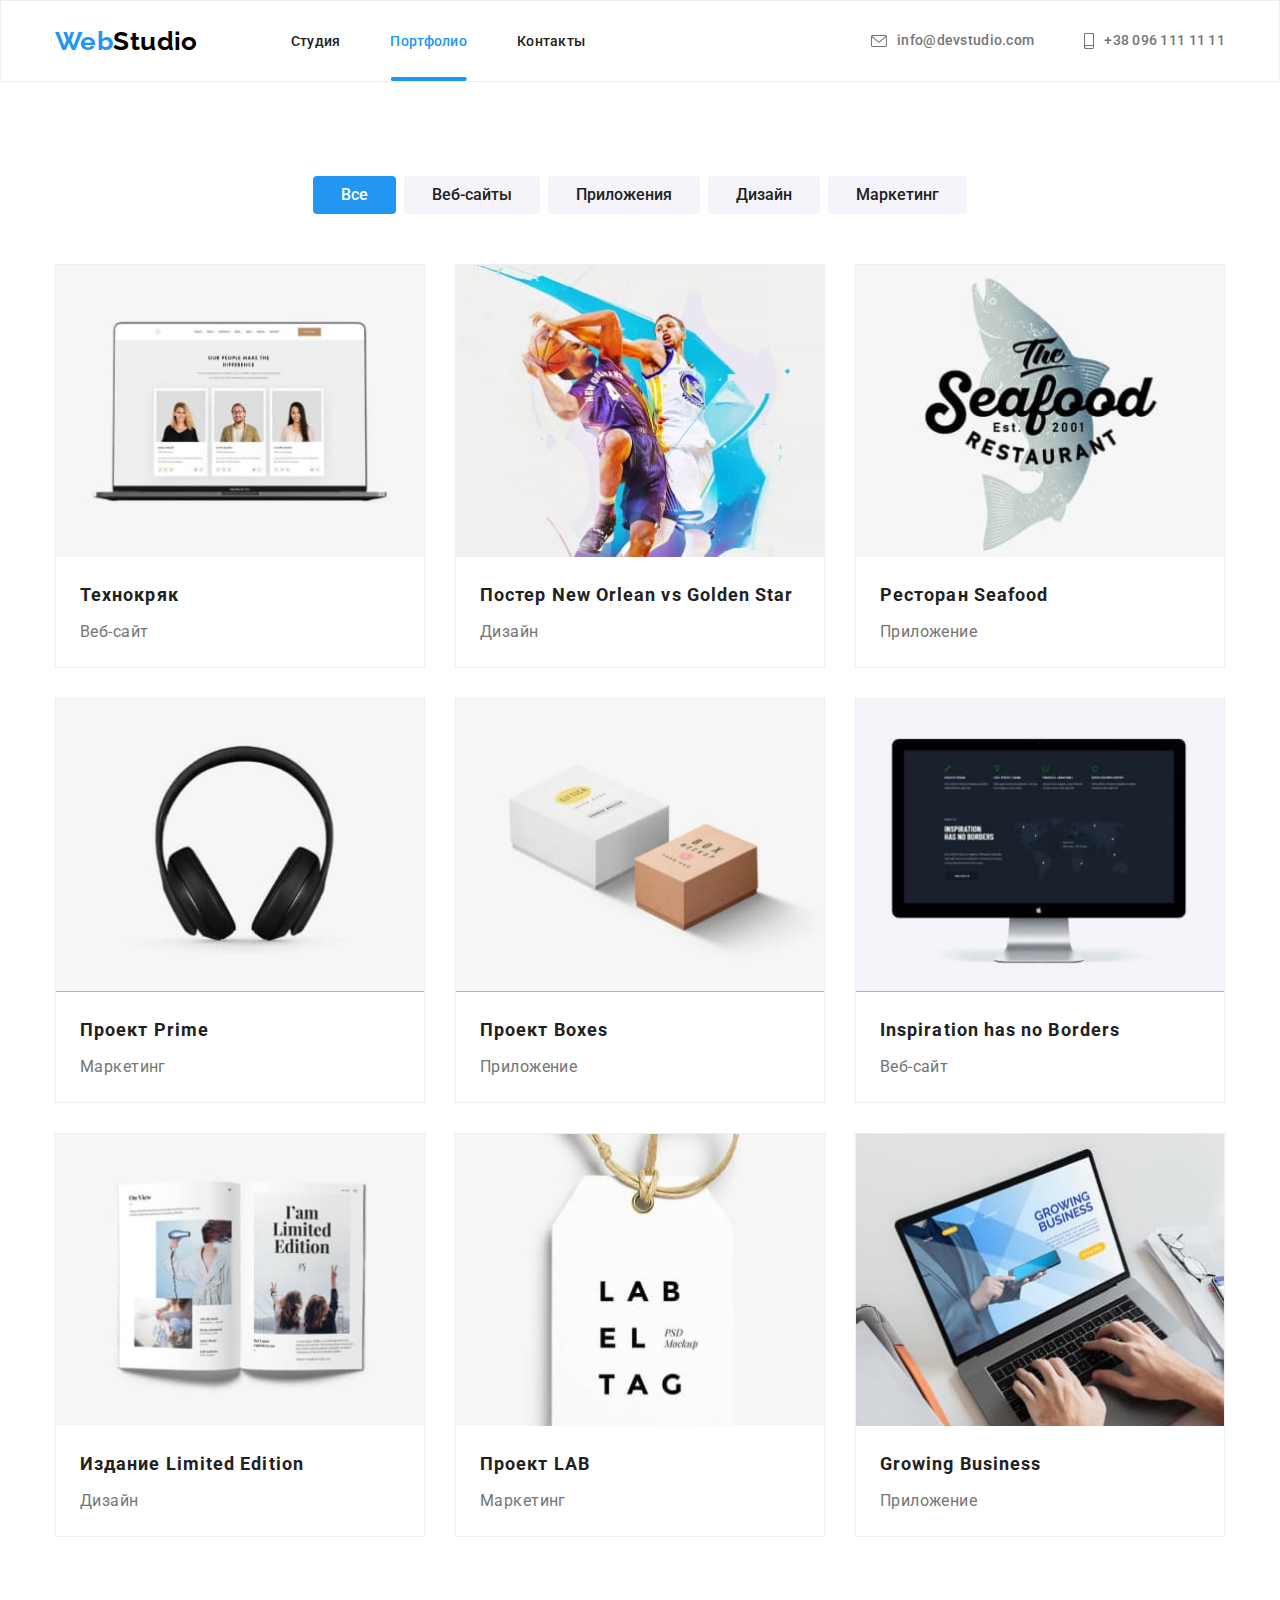
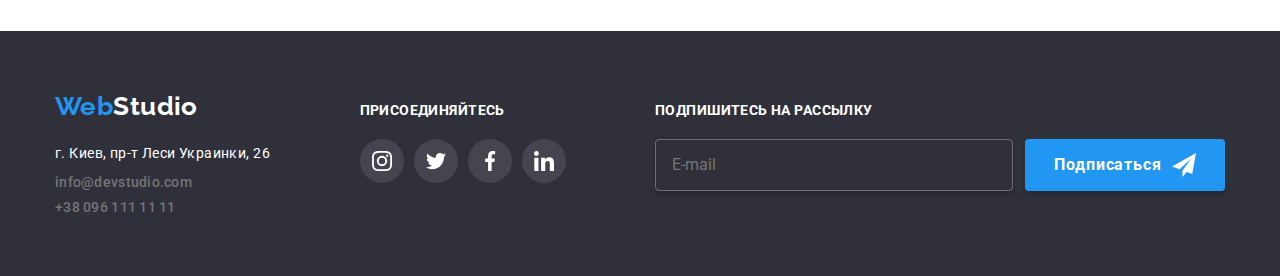
==== portfolio.html @ 79c7edd2 "Initial commit" ====
<!DOCTYPE html>
<html lang="ru">
  <head>
    <meta charset="UTF-8" />
    <meta http-equiv="X-UA-Compatible" content="IE=edge" />
    <meta name="viewport" content="width=device-width, initial-scale=1.0" />

    <title>Портфолио</title>

    <link rel="preconnect" href="https://fonts.googleapis.com" />
    <link rel="preconnect" href="https://fonts.gstatic.com" crossorigin />
    <link
      href="https://fonts.googleapis.com/css2?family=Montserrat:wght@400;700&family=Raleway:wght@700&family=Roboto:wght@400;500;700;900&display=swap"
      rel="stylesheet"
    />
    <link
      rel="stylesheet"
      href="https://cdn.jsdelivr.net/npm/modern-normalize@1.1.0/modern-normalize.min.css"
    />
    <link rel="stylesheet" href="./css/styles.css" />
  </head>
  <body>
    <!--Header-->
    <header class="header">
      <div class="container header-container">
        <nav class="navigation">
          <a class="logo-link-header link" href="./index.html"
            ><span class="accent">Web</span>Studio</a
          >

          <ul class="menu list">
            <li class="menu-item">
              <a class="menu-link link" href="./index.html">Студия</a>
            </li>
            <li class="menu-item">
              <a class="menu-link menu-link-current link" href="">Портфолио</a>
            </li>
            <li class="menu-item">
              <a class="menu-link link" href="">Контакты</a>
            </li>
          </ul>
        </nav>
        <ul class="contact list">
          <li class="contact-item-header">
            <a class="contact-text link" href="mailto:info@devstudio.com">
              <svg class="contact-link-icon" width="16" height="12">
                <use href="./images/symbol-defs.svg#icon-mail"></use>
              </svg>
              info@devstudio.com</a
            >
          </li>
          <li class="contact-item-header">
            <a class="contact-text contact-text-phone link" href="tel:+380961111111">
              <svg class="contact-link-icon" width="10" height="16">
                <use href="./images/symbol-defs.svg#icon-smartphone"></use>
              </svg>
              +38 096 111 11 11</a
            >
          </li>
        </ul>
      </div>
    </header>
    <main>
      <!--Our portfolio-->

      <section class="section">
        <div class="container">
          <h1 class="visually-hidden">Кнопки навигации по странице</h1>
          <ul class="nav-on-portfolio-list list">
            <li class="btn-portfolio">
              <button class="nav-on-portfolio-text current" type="button">Все</button>
            </li>
            <li class="btn-portfolio">
              <button class="nav-on-portfolio-text" type="button">Веб-сайты</button>
            </li>
            <li class="btn-portfolio">
              <button class="nav-on-portfolio-text" type="button">Приложения</button>
            </li>
            <li class="btn-portfolio">
              <button class="nav-on-portfolio-text" type="button">Дизайн</button>
            </li>
            <li class="btn-portfolio">
              <button class="nav-on-portfolio-text" type="button">Маркетинг</button>
            </li>
          </ul>

          <ul class="portfolio-examples-list list">
            <li class="portfolio-examples-item">
              <a class="portfolio-examles-links link" href="">
                <div class="portfolio-img-wrapper">
                  <img
                    class="picture"
                    src="./images/Portfolio/portfolio-1.jpg"
                    alt="Пример нашего портфолио"
                    width="370"
                    height="294"
                  />
                  <p class="overlay">
                    Ресурс предлагает комплексные предложения с разным уровнем функционала и
                    сервисов. Все это позволит посетителю получить исчерпывающие данные о компании
                    или частном лице.
                  </p>
                </div>
                <div class="portfolio-img-text">
                  <h2 class="portfolio-examples-title">Технокряк</h2>
                  <p class="portfolio-examples-text">Веб-сайт</p>
                </div>
              </a>
            </li>
            <li class="portfolio-examples-item">
              <a class="portfolio-examles-links link" href="">
                <div class="portfolio-img-wrapper">
                  <img
                    class="picture"
                    src="./images/Portfolio/portfolio-2.jpg"
                    alt="Пример нашего портфолио"
                    width="370"
                    height="294"
                  />
                  <p class="overlay">
                    Ресурс предлагает комплексные предложения с разным уровнем функционала и
                    сервисов. Все это позволит посетителю получить исчерпывающие данные о компании
                    или частном лице.
                  </p>
                </div>
                <div class="portfolio-img-text">
                  <h2 class="portfolio-examples-title">Постер New Orlean vs Golden Star</h2>
                  <p class="portfolio-examples-text">Дизайн</p>
                </div>
              </a>
            </li>
            <li class="portfolio-examples-item">
              <a class="portfolio-examles-links link" href="">
                <div class="portfolio-img-wrapper">
                  <img
                    class="picture"
                    src="./images/Portfolio/portfolio-3.jpg"
                    alt="Пример нашего портфолио"
                    width="370"
                    height="294"
                  />
                  <p class="overlay">
                    Ресурс предлагает комплексные предложения с разным уровнем функционала и
                    сервисов. Все это позволит посетителю получить исчерпывающие данные о компании
                    или частном лице.
                  </p>
                </div>
                <div class="portfolio-img-text">
                  <h2 class="portfolio-examples-title">Ресторан Seafood</h2>
                  <p class="portfolio-examples-text">Приложение</p>
                </div>
              </a>
            </li>
            <li class="portfolio-examples-item">
              <a class="portfolio-examles-links link" href="">
                <div class="portfolio-img-wrapper">
                  <img
                    class="picture"
                    src="./images/Portfolio/portfolio-4.jpg"
                    alt="Пример нашего портфолио"
                    width="370"
                    height="294"
                  />
                  <p class="overlay">
                    Ресурс предлагает комплексные предложения с разным уровнем функционала и
                    сервисов. Все это позволит посетителю получить исчерпывающие данные о компании
                    или частном лице.
                  </p>
                </div>
                <div class="portfolio-img-text">
                  <h2 class="portfolio-examples-title">Проект Prime</h2>
                  <p class="portfolio-examples-text">Маркетинг</p>
                </div>
              </a>
            </li>
            <li class="portfolio-examples-item">
              <a class="portfolio-examles-links link" href="">
                <div class="portfolio-img-wrapper">
                  <img
                    class="picture"
                    src="./images/Portfolio/portfolio-5.jpg"
                    alt="Пример нашего портфолио"
                    width="370"
                    height="294"
                  />
                  <p class="overlay">
                    Ресурс предлагает комплексные предложения с разным уровнем функционала и
                    сервисов. Все это позволит посетителю получить исчерпывающие данные о компании
                    или частном лице.
                  </p>
                </div>
                <div class="portfolio-img-text">
                  <h2 class="portfolio-examples-title">Проект Boxes</h2>
                  <p class="portfolio-examples-text">Приложение</p>
                </div>
              </a>
            </li>
            <li class="portfolio-examples-item">
              <a class="portfolio-examles-links link" href="">
                <div class="portfolio-img-wrapper">
                  <img
                    class="picture"
                    src="./images/Portfolio/portfolio-6.jpg"
                    alt="Пример нашего портфолио"
                    width="370"
                    height="294"
                  />
                  <p class="overlay">
                    Ресурс предлагает комплексные предложения с разным уровнем функционала и
                    сервисов. Все это позволит посетителю получить исчерпывающие данные о компании
                    или частном лице.
                  </p>
                </div>
                <div class="portfolio-img-text">
                  <h2 class="portfolio-examples-title">Inspiration has no Borders</h2>
                  <p class="portfolio-examples-text">Веб-сайт</p>
                </div>
              </a>
            </li>
            <li class="portfolio-examples-item">
              <a class="portfolio-examles-links link" href="">
                <div class="portfolio-img-wrapper">
                  <img
                    class="picture"
                    src="./images/Portfolio/portfolio-7.jpg"
                    alt="Пример нашего портфолио"
                    width="370"
                    height="294"
                  />
                  <p class="overlay">
                    Ресурс предлагает комплексные предложения с разным уровнем функционала и
                    сервисов. Все это позволит посетителю получить исчерпывающие данные о компании
                    или частном лице.
                  </p>
                </div>
                <div class="portfolio-img-text">
                  <h2 class="portfolio-examples-title">Издание Limited Edition</h2>
                  <p class="portfolio-examples-text">Дизайн</p>
                </div>
              </a>
            </li>
            <li class="portfolio-examples-item">
              <a class="portfolio-examles-links link" href="">
                <div class="portfolio-img-wrapper">
                  <img
                    class="picture"
                    src="./images/Portfolio/portfolio-8.jpg"
                    alt="Пример нашего портфолио"
                    width="370"
                    height="294"
                  />
                  <p class="overlay">
                    Ресурс предлагает комплексные предложения с разным уровнем функционала и
                    сервисов. Все это позволит посетителю получить исчерпывающие данные о компании
                    или частном лице.
                  </p>
                </div>
                <div class="portfolio-img-text">
                  <h2 class="portfolio-examples-title">Проект LAB</h2>
                  <p class="portfolio-examples-text">Маркетинг</p>
                </div>
              </a>
            </li>
            <li class="portfolio-examples-item">
              <a class="portfolio-examles-links link" href="">
                <div class="portfolio-img-wrapper">
                  <img
                    class="picture"
                    src="./images/Portfolio/portfolio-9.jpg"
                    alt="Пример нашего портфолио"
                    width="370"
                    height="294"
                  />
                  <p class="overlay">
                    Ресурс предлагает комплексные предложения с разным уровнем функционала и
                    сервисов. Все это позволит посетителю получить исчерпывающие данные о компании
                    или частном лице.
                  </p>
                </div>
                <div class="portfolio-img-text">
                  <h2 class="portfolio-examples-title">Growing Business</h2>
                  <p class="portfolio-examples-text">Приложение</p>
                </div>
              </a>
            </li>
          </ul>
        </div>
      </section>
    </main>
    <!--Footer-->
    <footer class="footer">
      <div class="container footer-flex">
        <div class="footer-contacts">
          <a class="logo-link-footer link" href="./index.html"
            ><span class="accent">Web</span>Studio</a
          >

          <address class="address">
            <ul class="address-list list">
              <li class="contact-item">
                <a class="address-text link" href="">г. Киев, пр-т Леси Украинки, 26</a>
              </li>
              <li class="contact-item">
                <a
                  class="contact-text-footer contact-text-email link"
                  href="mailto:info@devstudio.com"
                  >info@devstudio.com</a
                >
              </li>
              <li class="contact-item">
                <a class="contact-text-footer link" href="tel:+380961111111">+38 096 111 11 11</a>
              </li>
            </ul>
          </address>
        </div>
        <div class="footer-join">
          <h3 class="join-title">Присоединяйтесь</h3>
          <ul class="social-list list">
            <li class="social-list-item-dark-theme">
              <a href="" class="social-list-link-dark-theme">
                <svg class="social-list-icon-dark-theme" width="20" height="20">
                  <use href="./images/symbol-defs.svg#icon-instagram"></use>
                </svg>
              </a>
            </li>
            <li class="social-list-item-dark-theme">
              <a href="" class="social-list-link-dark-theme">
                <svg class="social-list-icon-dark-theme" width="20" height="20">
                  <use href="./images/symbol-defs.svg#icon-twitter"></use>
                </svg>
              </a>
            </li>
            <li class="social-list-item-dark-theme">
              <a href="" class="social-list-link-dark-theme">
                <svg class="social-list-icon-dark-theme" width="20" height="20">
                  <use href="./images/symbol-defs.svg#icon-facebook"></use>
                </svg>
              </a>
            </li>
            <li class="social-list-item-dark-theme">
              <a href="" class="social-list-link-dark-theme">
                <svg class="social-list-icon-dark-theme" width="20" height="20">
                  <use href="./images/symbol-defs.svg#icon-linkedin"></use>
                </svg>
              </a>
            </li>
          </ul>
        </div>
        <form class="subs-footer">
          <p class="subs-footer-slogan">Подпишитесь на рассылку</p>
          <div class="form-subs-footer">
            <label for="">
              <input type="email" name="e-mail" placeholder="E-mail" class="email-input" required />
            </label>
            <button type="submit" class="btn-subs">
              Подписаться
              <svg class="btn-subs-icon" width="24" height="24">
                <use href="./images/symbol-defs.svg#icon-sending"></use>
              </svg>
            </button>
          </div>
        </form>
      </div>
    </footer>
  </body>
</html>
---- css/styles.css ----
:root {
  --primary-font: 'Roboto', sans-serif;
  --secondary-font: 'Raleway', sans-serif;
  --primary-font-size: 16px;
  --secondary-font-size: 14px;
  --primary-font-weight: 700;
  --primary-text-color: #212121;
  --secondary-text-color: #757575;
  --thirty-text-color: #ffffff;
  --fourty-text-color: #000000;
  --primary-bcg: #2f303a;
  --secondary-bcg: #f5f4fa;
  --thirty-bcg: #ffffff;
  --primary-icon-color: #afb1b8;
  --accent-color: #2196f3;
  --transition-dur-tf: 250ms cubic-bezier(0.4, 0, 0.2, 1);
}

h1,
h2,
h3,
h4,
p {
  margin-top: 0;
  margin-bottom: 0;
}

.visually-hidden {
  position: absolute;
  width: 1px;
  height: 1px;
  margin: -1px;
  border: 0;
  padding: 0;

  white-space: nowrap;
  clip-path: inset(100%);
  clip: rect(0 0 0 0);
  overflow: hidden;
}

ul {
  margin-top: 0;
  margin-bottom: 0;
  padding-left: 0;
}

img {
  display: block;
}

.picture {
  max-width: 100%;
  height: auto;
}

button {
  cursor: pointer;
}

.list {
  list-style: none;
}

.link {
  text-decoration: none;
}

body {
  font-family: var(--primary-font), sans-serif;
  font-size: 14px;
  letter-spacing: 0.03em;
  color: var(--primary-text-color);
  background-color: var(--thirty-bcg);
}

.section {
  padding-top: 94px;
  padding-bottom: 94px;
}

.title {
  margin-bottom: 50px;
}

.container {
  width: 1200px;
  margin-left: auto;
  margin-right: auto;
  padding-left: 15px;
  padding-right: 15px;
}

/* ===================================HEADER=================================== */
.header-container {
  display: flex;
  align-items: center;
}

.header {
  border: 1px solid #ececec;
}

.navigation {
  display: flex;
}

.menu {
  display: flex;
  align-items: center;
}

.contact {
  display: flex;
  align-items: center;
  margin-left: auto;
}

.contact-item-header:not(:first-child) {
  margin-left: 50px;
}

.logo-link-header {
  margin-right: 93px;
  font-family: var(--secondary-font);
  font-weight: var(--primary-font-weight);
  font-size: 26px;
  line-height: 1.19;
  color: var(--fourty-text-color);
}

.menu-item:not(:last-child) {
  margin-right: 50px;
}

.accent {
  color: var(--accent-color);
}

.menu-link:hover,
.menu-link:focus {
  color: var(--accent-color);
}

.menu-link {
  position: relative;
  padding: 32px 0;
  margin-bottom: 28px;
  font-weight: 500;
  line-height: 1.14;
  letter-spacing: 0.02em;
  color: var(--primary-text-color);
  transition: color var(--transition-dur-tf);
}

.menu-link-current::after {
  position: absolute;
  bottom: 0;
  left: 50%;
  transform: translateX(-50%);
  content: '';
  display: block;
  width: 100%;
  height: 4px;
  border-radius: 2px;
  background-color: var(--accent-color);
}

.contact-link-icon {
  justify-content: center;
  align-items: center;
  fill: currentColor;
  margin-right: 10px;
}

.contact-link-icon:hover,
.contact-link-icon:focus {
  fill: currentColor;
}

.contact-text {
  display: flex;
  align-items: center;
  font-style: normal;
  padding: 32px 0;
  font-weight: 500;
  font-size: var(--secondary-font-size);
  line-height: 1.14;
  letter-spacing: 0.02em;
  color: var(--secondary-text-color);
  transition: color var(--transition-dur-tf);
}

.contact-text:hover,
.contact-text:focus {
  color: var(--accent-color);
}

/*========================================== HERO =========================================*/
.hero {
  padding-top: 200px;
  padding-bottom: 200px;
  text-align: center;
  background-image: linear-gradient(to right, rgba(47, 48, 58, 0.4), rgba(47, 48, 58, 0.4)),
    url(../images/Img-hero.jpg);
  background-color: #c4c4c4;
  background-size: cover;
  background-position: center;
  background-repeat: no-repeat;
  max-width: 1600px;
  margin: 0 auto;
}

.hero-title {
  width: 693px;
  margin-left: auto;
  margin-right: auto;
  margin-bottom: 30px;
  font-weight: 900;
  font-size: 44px;
  line-height: 1.36;
  text-align: center;
  letter-spacing: 0.06em;
  text-transform: uppercase;
  color: var(--thirty-text-color);
}

.modal-btn {
  padding: 10px 40px;
  border-radius: 4px;
  box-shadow: 0px 4px 4px rgba(0, 0, 0, 0.15);
  border: none;
  background-color: var(--accent-color);
  font-family: inherit;
  font-weight: var(--primary-font-weight);
  font-size: var(--primary-font-size);
  line-height: 1.88;
  letter-spacing: 0.06em;
  color: var(--thirty-text-color);
  transition: background-color var(--transition-dur-tf);
}

.modal-btn:hover,
.modal-btn:focus {
  background-color: #188ce8;
}

/* ========================================= PLUS =========================================*/
.plus-list-icon {
  display: flex;
  justify-content: space-between;
  margin-bottom: 30px;
}

.plus-item-icon {
  display: flex;
  justify-content: center;
  align-items: center;
  /* width: 270px; */
  height: 120px;
  background-color: var(--secondary-bcg);
  margin-bottom: 30px;
}

.plus-list {
  display: flex;
  justify-content: space-between;
}

.plus-item {
  width: 270px;
}

.plus-title {
  margin-bottom: 10px;
  font-size: var(--secondary-font-size);
  line-height: 1.14;
  text-transform: uppercase;
}

.plus-text {
  line-height: 1.71;
  color: var(--secondary-text-color);
}

/* ========================================= EXAMPLES ======================================*/
.examples {
  padding-top: 0;
}

.examples-list {
  display: flex;
}

.examples-img {
  position: relative;
}

.examples-img:not(:last-child) {
  margin-right: 30px;
}

.examples-title {
  font-size: var(--secondary-font-size);
  font-weight: var(--primary-font-weight);
  line-height: 1.14;
  text-transform: uppercase;
  color: var(--thirty-text-color);
}

.examples-title-wrapper {
  position: absolute;
  bottom: 0;
  width: 100%;
  background-color: rgba(47, 48, 58, 0.8);
  padding: 27px 0;
  text-align: center;
}

/*=========================================== TEAM ===========================================*/

.team-list {
  display: flex;
}

.team-item:not(:last-child) {
  margin-right: 30px;
}

.team-item {
  background: var(--thirty-bcg);

  box-shadow: 0px 1px 3px rgba(0, 0, 0, 0.12), 0px 1px 1px rgba(0, 0, 0, 0.14),
    0px 2px 1px rgba(0, 0, 0, 0.2);
}

.team-name-title {
  margin-bottom: 10px;
}

.section-title {
  font-size: 36px;
  line-height: 1.17;
  text-align: center;
}

.team {
  background-color: var(--secondary-bcg);
}

.team-sign {
  padding: 30px 0;
}

.team-name-title {
  font-weight: 500;
  font-size: var(--primary-font-size);
  line-height: 1.19;
  text-align: center;
}

.team-speciality {
  margin-bottom: 16px;
  font-size: var(--primary-font-size);
  line-height: 1.19;
  text-align: center;
  color: var(--secondary-text-color);
}

.social-list {
  display: flex;
  justify-content: center;
  gap: 10px;
}

.social-list-icon {
  fill: var(--primary-icon-color);
  transition: fill var(--transition-dur-tf);
}

.social-list-link {
  display: flex;
  justify-content: center;
  align-items: center;
  width: 44px;
  height: 44px;
  border-radius: 50%;
  background-color: var(--thirty-bcg);
  transition: background-color var(--transition-dur-tf);
}

.social-list-link:hover,
.social-list-link:focus {
  background-color: var(--accent-color);
}

.social-list-link:hover .social-list-icon,
.social-list-link:focus .social-list-icon {
  fill: var(--thirty-text-color);
}

/* ======================================= CLIENTS =========================================*/

.clients-list {
  display: flex;
}

.clients-list-icon {
  fill: var(--primary-icon-color);
  transition: fill var(--transition-dur-tf);
}

.clients-list-link:hover .clients-list-icon,
.clients-list-link:focus .clients-list-icon {
  fill: var(--accent-color);
}

.clients-list-link {
  width: 170px;
  height: 92px;
  display: flex;
  align-items: center;
  justify-content: center;
  color: var(--link-client-color);

  border: 1px solid var(--primary-icon-color);
  border-radius: 4px;
  transition: border var(--transition-dur-tf);
}

.clients-list-link:hover,
.clients-list-link:focus {
  border: 1px solid var(--accent-color);
}

.clients-item:not(:last-child) {
  margin-right: 30px;
}

/*======================================== FOOTER ========================================*/

.footer {
  background-color: var(--primary-bcg);
  padding: 60px 0;
}

.footer-flex {
  display: flex;
  align-items: baseline;
  justify-content: space-between;
}

.logo-footer {
  margin-top: 60px;
  margin-bottom: 20px;
}

.contact-item:not(:last-child) {
  margin-bottom: 9px;
}

.logo-link-footer {
  display: block;
  margin-bottom: 20px;
  font-family: var(--secondary-font);
  font-weight: var(--primary-font-weight);
  font-size: 26px;
  line-height: 1.19;

  color: var(--thirty-text-color);
}

.address-text {
  font-style: normal;
  font-size: var(--secondary-font-size);
  line-height: 1.71;
  color: var(--thirty-text-color);
}

.contact-text-footer {
  display: flex;
  align-items: center;
  font-style: normal;
  font-weight: 500;
  font-size: var(--secondary-font-size);
  line-height: 1.14;
  letter-spacing: 0.02em;
  color: var(--secondary-text-color);
  transition: color var(--transition-dur-tf);
}

.contact-text-footer:hover,
.contact-text-footer:focus {
  color: var(--accent-color);
}

.join-title {
  margin-bottom: 20px;
  font-size: var(--secondary-font-size);
  line-height: 1.14;
  text-transform: uppercase;
  color: var(--thirty-text-color);
}

.social-list-icon-dark-theme {
  fill: var(--thirty-text-color);
}

.social-list-link-dark-theme {
  display: flex;
  justify-content: center;
  align-items: center;
  width: 44px;
  height: 44px;
  border-radius: 50%;
  background: rgba(255, 255, 255, 0.1);
  transition: background-color var(--transition-dur-tf);
}

.social-list-link-dark-theme:hover,
.social-list-link-dark-theme:focus {
  background-color: var(--accent-color);
}

.subs-footer {
  align-items: center;
}

.subs-footer-slogan {
  margin-bottom: 20px;
  font-weight: var(--primary-font-weight);
  line-height: 1.14;
  text-transform: uppercase;
  color: var(--thirty-text-color);
}

.email-input {
  width: 358px;
  padding: 15px 16px;
  margin-right: 12px;
  font-style: normal;
  font-weight: 400;
  font-size: 16px;
  line-height: 1.25;
  background-color: inherit;
  border: 1px solid rgba(255, 255, 255, 0.3);
  box-shadow: 0px 4px 4px rgb(0 0 0 / 15%);
  border-radius: 4px;
  color: var(--thirty-text-color);

  transition: border-color var(--transition-dur-tf);
}

.email-input:focus {
  outline: none;
  border: 1px solid var(--accent-color);
}

.form-subs-footer {
  display: flex;
}

.btn-subs {
  width: 200px;
  padding: 10px 28px;
  background: #2196f3;
  box-shadow: 0px 4px 4px rgba(0, 0, 0, 0.15);
  border-radius: 4px;

  font-weight: 700;
  font-size: 16px;
  line-height: 1.88px;
  letter-spacing: 0.06em;
  color: #ffffff;

  display: flex;
  gap: 10px;
  align-items: center;
  justify-content: center;
  border: none;

  transition: background-color var(--transition-dur-tf);
}

.btn-subs-icon {
  fill: var(--thirty-bcg);
}

.btn-subs:hover,
.btn-subs:focus {
  background-color: #188ce8;
}

/* =====================================OUR PORTFOLIO ===================================== */

.nav-on-portfolio-text:hover,
.nav-on-portfolio-text:focus {
  background-color: var(--accent-color);
  color: var(--thirty-text-color);
}

.btn-portfolio:hover,
.btn-portfolio:focus {
  box-shadow: 0px 3px 1px rgba(0, 0, 0, 0.1), 0px 1px 2px rgba(0, 0, 0, 0.08),
    0px 2px 2px rgba(0, 0, 0, 0.12);
}

.btn-portfolio:not(:last-child) {
  margin-right: 8px;
}

.btn-portfolio {
  transition: box-shadow var(--transition-dur-tf), background-color var(--transition-dur-tf);
}

.nav-on-portfolio-list {
  display: flex;
  justify-content: center;
  margin-bottom: 50px;
}

.nav-on-portfolio-text.current {
  background-color: var(--accent-color);
  color: var(--thirty-text-color);
}

.nav-on-portfolio-text {
  padding: 6px 28px;

  border-radius: 4px;
  border: none;
  background-color: var(--secondary-bcg);
  font-family: inherit;
  font-weight: 500;
  font-size: var(--primary-font-size);
  line-height: 1.62;
  text-align: center;
  color: var(--primary-text-color);
  transition: color var(--transition-dur-tf);
}

.portfolio-img-text {
  padding: 20px 24px;
}

.portfolio-examples-item {
  background: var(--thirty-bcg);
  border: 1px solid #eeeeee;
  flex-basis: calc((100% - 60px) / 3);
}

.portfolio-examles-links {
  display: block;

  transition: box-shadow var(--transition-dur-tf);
}

.portfolio-img-wrapper {
  position: relative;
  overflow: hidden;
}

.portfolio-examles-links:hover .overlay,
.portfolio-examles-links:focus .overlay {
  transform: translate(0, 0);
}

.portfolio-examles-links:hover,
.portfolio-examles-links:focus {
  box-shadow: 0px 1px 1px rgb(0 0 0 / 12%), 0px 4px 4px rgb(0 0 0 / 6%),
    1px 4px 6px rgb(0 0 0 / 16%);
}

.overlay {
  position: absolute;
  left: 0;
  top: 0;
  width: 100%;
  height: 100%;
  padding: 63px 24px;
  overflow: hidden;
  transform: translate(0, 100%);
  transition: var(--transition-dur-tf);

  font-weight: 400;
  font-size: 18px;
  line-height: 1.56;
  color: var(--thirty-text-color);
  background-color: rgba(33, 150, 243, 0.9);
}

.portfolio-examples-list {
  display: flex;
  gap: 30px;
  flex-wrap: wrap;
}

.portfolio-examples-title {
  margin-bottom: 4px;
  font-weight: var(--primary-font-weight);
  font-size: 18px;
  line-height: 2;
  letter-spacing: 0.06em;
  color: #212121;
}

.portfolio-examples-text {
  font-size: var(--primary-font-size);
  line-height: 1.88;
  color: var(--secondary-text-color);
}

/* =====================================MODAL WINDOW ===================================== */

.backdrop-modal {
  position: fixed;
  z-index: 50;
  top: 0;
  left: 0;
  width: 100%;
  height: 100%;
  background-color: rgba(0, 0, 0, 0.2);

  opacity: 1;
  transition: opacity var(--transition-dur-tf), visibility var(--transition-dur-tf);
}

.backdrop-modal.is-hidden {
  opacity: 0;
  visibility: hidden;
  pointer-events: none;
}

.backdrop-modal.is-hidden .modal-wind {
  transform: translate(-50%, -50%) scale(1.1);
}

.modal-wind {
  position: absolute;
  top: 50%;
  left: 50%;

  width: 528px;
  height: 581px;
  padding: 40px;

  background: var(--thirty-bcg);
  box-shadow: 0px 1px 3px rgba(0, 0, 0, 0.12), 0px 1px 1px rgba(0, 0, 0, 0.14),
    0px 2px 1px rgba(0, 0, 0, 0.2);
  border-radius: 4px;

  transform: translate(-50%, -50%) scale(1);
  transition: var(--transition-dur-tf);
}

.modal-close-btn {
  position: absolute;
  top: 8px;
  right: 8px;
  display: flex;
  justify-content: center;
  align-items: center;
  width: 30px;
  height: 30px;
  background-color: transparent;
  border: 1px solid rgba(0, 0, 0, 0.1);
  border-radius: 50%;
  padding: 0;
  transition: var(--transition-dur-tf);
}

.modal-close-btn:hover,
.modal-close-btn:focus {
  fill: var(--accent-color);
}

.menu-link-current {
  color: var(--accent-color);
}

/* =====================================MODAL FORM ===================================== */
.modal-form {
  display: flex;
  flex-direction: column;
}

.modal-form-field {
  margin-bottom: 10px;
}

.modal-form-field-marg {
  margin-bottom: 20px;
}

.modal-form-slogan {
  font-weight: 700;
  font-size: 20px;
  line-height: 1.15;
  text-align: center;
  margin-bottom: 12px;
}

.modal-form-field-name {
  display: block;
  font-weight: 400;
  font-size: 12px;
  line-height: 1.17;
  letter-spacing: 0.01em;

  color: var(--secondary-text-color);
  margin-bottom: 4px;
}

.modal-input-wrapper {
  position: relative;
  display: block;
}

.modal-input-icon {
  position: absolute;
  left: 12px;
  top: 50%;
  transform: translateY(-50%);

  transition: fill var(--transition-dur-tf);
}

.modal-form-input {
  width: 100%;
  height: 40px;
  border: 1px solid rgba(33, 33, 33, 0.2);
  border-radius: 4px;
  font-size: 16px;

  padding: 12px 42px;
  outline: none;

  transition: border-color var(--transition-dur-tf);
}

.modal-form-input:focus {
  border-color: var(--accent-color);
}

.modal-form-input:focus + .modal-input-icon {
  fill: var(--accent-color);
}

.modal-form-comment {
  display: block;
  resize: none;
  width: 100%;
  height: 120px;
  border: 1px solid rgba(33, 33, 33, 0.2);
  border-radius: 4px;
  font-weight: 400;
  font-size: 12px;
  line-height: 1.17;
  letter-spacing: 0.01em;
  outline: none;
  padding: 12px 16px;

  transition: border-color var(--transition-dur-tf);
}

.modal-form-comment::placeholder {
  color: rgba(117, 117, 117, 0.5);
}

.modal-form-comment:focus {
  border-color: var(--accent-color);
}

.modal-form-check-text {
  display: flex;
  justify-content: center;
  align-items: center;
  margin-bottom: 30px;

  font-weight: 400;
  font-size: 14px;
  line-height: 1.71px;
  color: var(--secondary-text-color);
}

.modal-form-check-text::before {
  display: block;
  width: 16px;
  height: 15px;
  content: '';
  border: 1px solid var(--primary-text-color);
  border-radius: 4px;
  margin-right: 7px;

  transition: var(--transition-dur-tf);
}

.modal-form-check:checked + .modal-form-check-text::before {
  background-image: url(../images/icon\ check.svg);
  background-position: 50% 50%;
  background-repeat: no-repeat;
  background-size: cover;
  border: none;
}

.modal-form-check:focus + .modal-form-check-text::before {
  border: 1.1px solid var(--primary-text-color);
}

.agreement-name {
  color: var(--accent-color);
}

.modal-btn-submit {
  align-self: center;
  width: 200px;
  padding: 10px 52px;
  border-radius: 4px;
  box-shadow: 0px 4px 4px rgba(0, 0, 0, 0.15);
  border: none;
  background-color: var(--accent-color);
  font-family: inherit;
  font-weight: var(--primary-font-weight);
  font-size: var(--primary-font-size);
  line-height: 1.88;
  letter-spacing: 0.06em;
  color: var(--thirty-text-color);
  transition: background-color var(--transition-dur-tf);
}

.modal-btn-submit:hover,
.modal-btn-submit:focus {
  background-color: #188ce8;
}
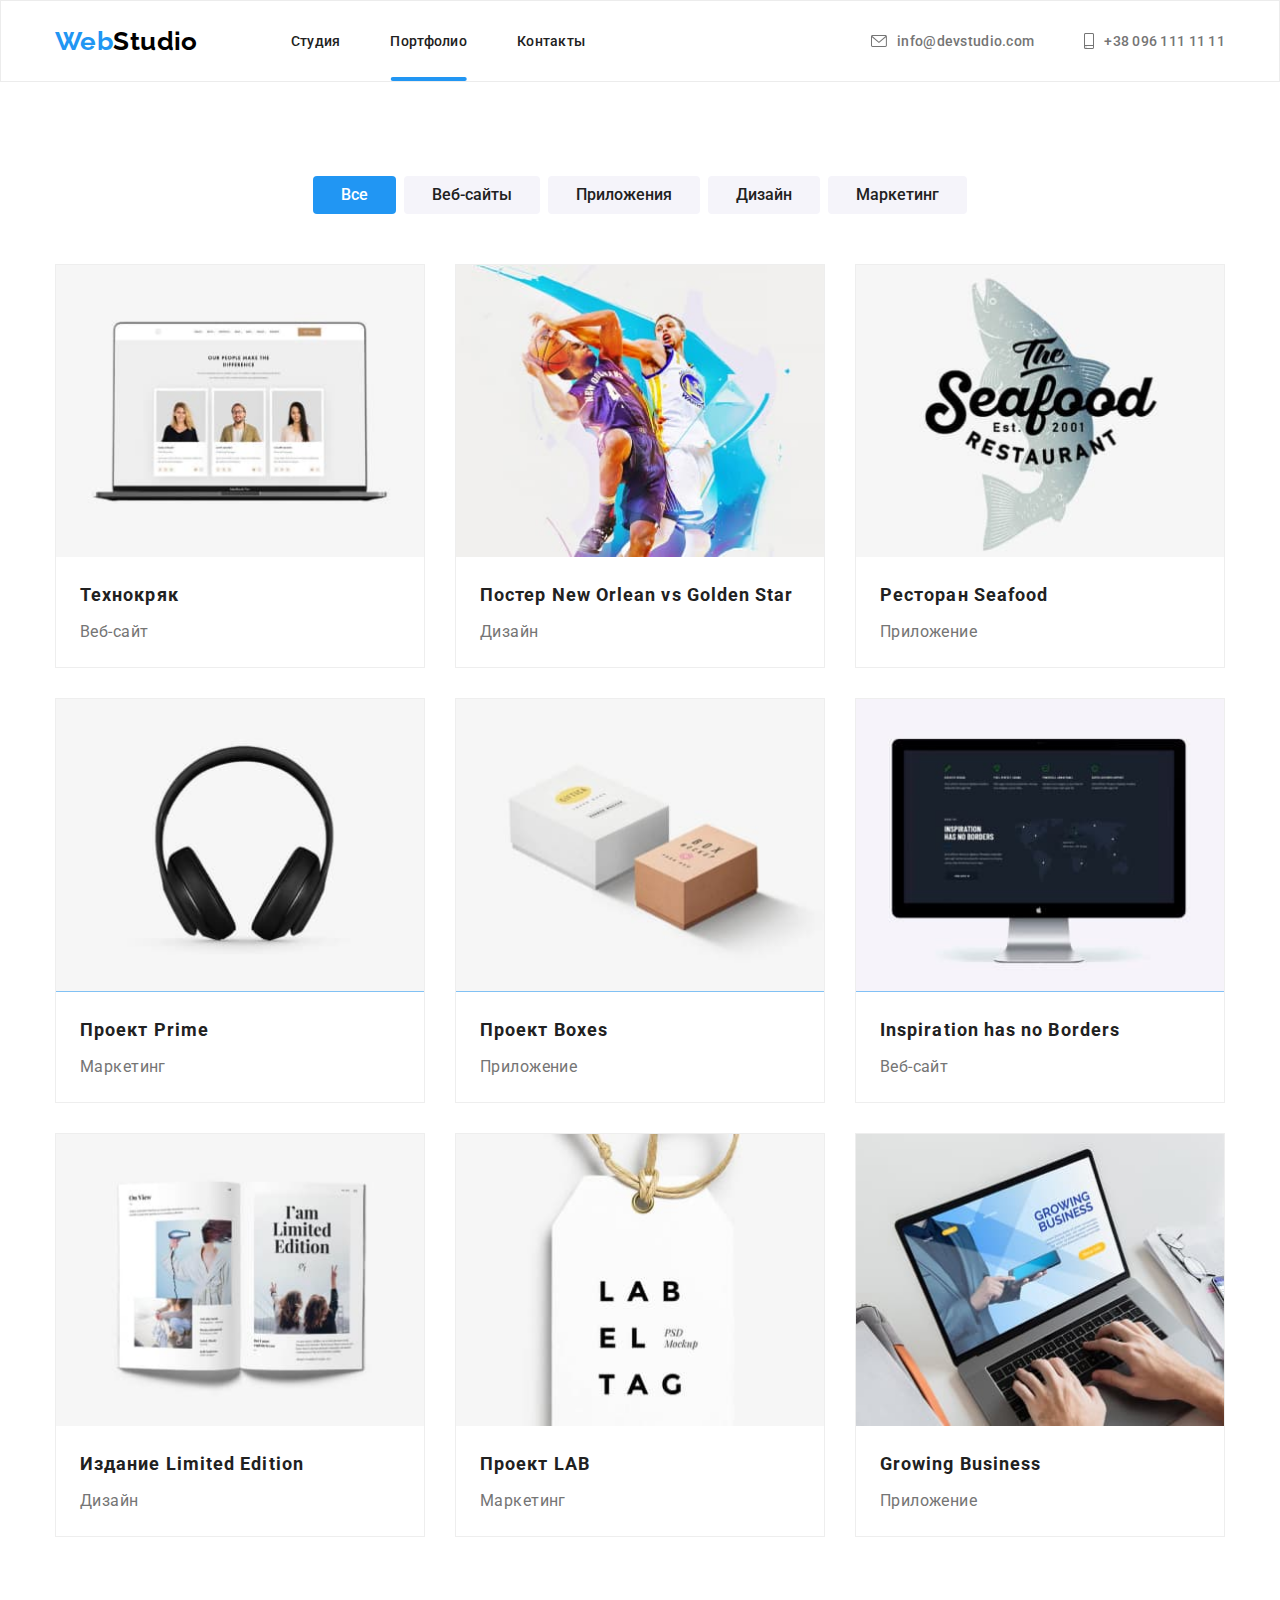
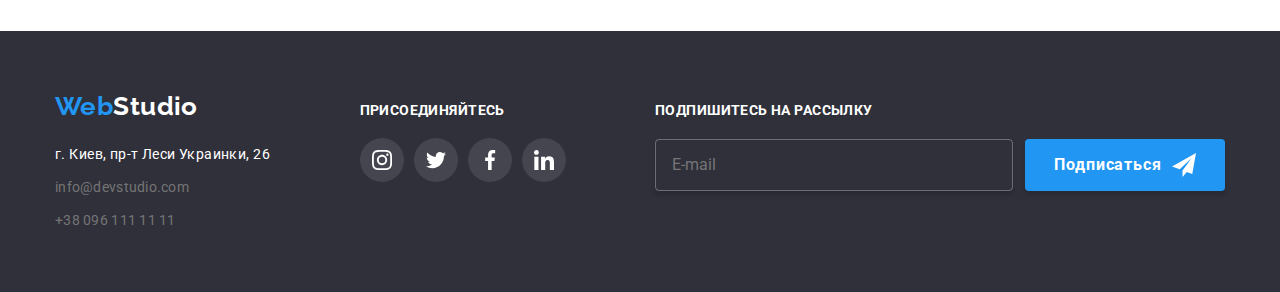
==== commit d9267cbf: "refactoring for BEM and SASS" ====
--- a/portfolio.html
+++ b/portfolio.html
@@ -17,41 +17,42 @@
       rel="stylesheet"
       href="https://cdn.jsdelivr.net/npm/modern-normalize@1.1.0/modern-normalize.min.css"
     />
-    <link rel="stylesheet" href="./css/styles.css" />
+    <!-- <link rel="stylesheet" href="./css/styles.css" /> -->
+    <link rel="stylesheet" href="./css/main.min.css" />
   </head>
   <body>
     <!--Header-->
     <header class="header">
-      <div class="container header-container">
+      <div class="container header__container">
         <nav class="navigation">
           <a class="logo-link-header link" href="./index.html"
             ><span class="accent">Web</span>Studio</a
           >
 
           <ul class="menu list">
-            <li class="menu-item">
-              <a class="menu-link link" href="./index.html">Студия</a>
-            </li>
-            <li class="menu-item">
-              <a class="menu-link menu-link-current link" href="">Портфолио</a>
-            </li>
-            <li class="menu-item">
-              <a class="menu-link link" href="">Контакты</a>
+            <li class="menu__item">
+              <a class="menu__link link" href="./index.html">Студия</a>
+            </li>
+            <li class="menu__item">
+              <a class="menu__link menu__link-current link" href="">Портфолио</a>
+            </li>
+            <li class="menu__item">
+              <a class="menu__link link" href="">Контакты</a>
             </li>
           </ul>
         </nav>
         <ul class="contact list">
-          <li class="contact-item-header">
-            <a class="contact-text link" href="mailto:info@devstudio.com">
-              <svg class="contact-link-icon" width="16" height="12">
+          <li class="contact__item__header">
+            <a class="contact__text link" href="mailto:info@devstudio.com">
+              <svg class="contact__link__icon" width="16" height="12">
                 <use href="./images/symbol-defs.svg#icon-mail"></use>
               </svg>
               info@devstudio.com</a
             >
           </li>
-          <li class="contact-item-header">
-            <a class="contact-text contact-text-phone link" href="tel:+380961111111">
-              <svg class="contact-link-icon" width="10" height="16">
+          <li class="contact__item__header">
+            <a class="contact__text contact__text__phone link" href="tel:+380961111111">
+              <svg class="contact__link__icon" width="10" height="16">
                 <use href="./images/symbol-defs.svg#icon-smartphone"></use>
               </svg>
               +38 096 111 11 11</a
@@ -289,7 +290,7 @@
     </main>
     <!--Footer-->
     <footer class="footer">
-      <div class="container footer-flex">
+      <div class="container footer__flex">
         <div class="footer-contacts">
           <a class="logo-link-footer link" href="./index.html"
             ><span class="accent">Web</span>Studio</a
@@ -298,7 +299,7 @@
           <address class="address">
             <ul class="address-list list">
               <li class="contact-item">
-                <a class="address-text link" href="">г. Киев, пр-т Леси Украинки, 26</a>
+                <a class="address__text link" href="">г. Киев, пр-т Леси Украинки, 26</a>
               </li>
               <li class="contact-item">
                 <a
@@ -316,30 +317,30 @@
         <div class="footer-join">
           <h3 class="join-title">Присоединяйтесь</h3>
           <ul class="social-list list">
-            <li class="social-list-item-dark-theme">
-              <a href="" class="social-list-link-dark-theme">
-                <svg class="social-list-icon-dark-theme" width="20" height="20">
+            <li class="social__list__item__dark__theme">
+              <a href="" class="social__list__link__dark__theme">
+                <svg class="social__list__icon__dark__theme" width="20" height="20">
                   <use href="./images/symbol-defs.svg#icon-instagram"></use>
                 </svg>
               </a>
             </li>
-            <li class="social-list-item-dark-theme">
-              <a href="" class="social-list-link-dark-theme">
-                <svg class="social-list-icon-dark-theme" width="20" height="20">
+            <li class="social__list__item__dark__theme">
+              <a href="" class="social__list__link__dark__theme">
+                <svg class="social__list__icon__dark__theme" width="20" height="20">
                   <use href="./images/symbol-defs.svg#icon-twitter"></use>
                 </svg>
               </a>
             </li>
-            <li class="social-list-item-dark-theme">
-              <a href="" class="social-list-link-dark-theme">
-                <svg class="social-list-icon-dark-theme" width="20" height="20">
+            <li class="social__list__item__dark__theme">
+              <a href="" class="social__list__link__dark__theme">
+                <svg class="social__list__icon__dark__theme" width="20" height="20">
                   <use href="./images/symbol-defs.svg#icon-facebook"></use>
                 </svg>
               </a>
             </li>
-            <li class="social-list-item-dark-theme">
-              <a href="" class="social-list-link-dark-theme">
-                <svg class="social-list-icon-dark-theme" width="20" height="20">
+            <li class="social__list__item__dark__theme">
+              <a href="" class="social__list__link__dark__theme">
+                <svg class="social__list__icon__dark__theme" width="20" height="20">
                   <use href="./images/symbol-defs.svg#icon-linkedin"></use>
                 </svg>
               </a>
--- a/css/styles.css
+++ b/css/styles.css
@@ -1,934 +1,19 @@
-:root {
-  --primary-font: 'Roboto', sans-serif;
-  --secondary-font: 'Raleway', sans-serif;
-  --primary-font-size: 16px;
-  --secondary-font-size: 14px;
-  --primary-font-weight: 700;
-  --primary-text-color: #212121;
-  --secondary-text-color: #757575;
-  --thirty-text-color: #ffffff;
-  --fourty-text-color: #000000;
-  --primary-bcg: #2f303a;
-  --secondary-bcg: #f5f4fa;
-  --thirty-bcg: #ffffff;
-  --primary-icon-color: #afb1b8;
-  --accent-color: #2196f3;
-  --transition-dur-tf: 250ms cubic-bezier(0.4, 0, 0.2, 1);
-}
-
-h1,
-h2,
-h3,
-h4,
-p {
-  margin-top: 0;
-  margin-bottom: 0;
-}
-
-.visually-hidden {
-  position: absolute;
-  width: 1px;
-  height: 1px;
-  margin: -1px;
-  border: 0;
-  padding: 0;
-
-  white-space: nowrap;
-  clip-path: inset(100%);
-  clip: rect(0 0 0 0);
-  overflow: hidden;
-}
-
-ul {
-  margin-top: 0;
-  margin-bottom: 0;
-  padding-left: 0;
-}
-
-img {
-  display: block;
-}
-
-.picture {
-  max-width: 100%;
-  height: auto;
-}
-
-button {
-  cursor: pointer;
-}
-
-.list {
-  list-style: none;
-}
-
-.link {
-  text-decoration: none;
-}
-
-body {
-  font-family: var(--primary-font), sans-serif;
-  font-size: 14px;
-  letter-spacing: 0.03em;
-  color: var(--primary-text-color);
-  background-color: var(--thirty-bcg);
-}
-
-.section {
-  padding-top: 94px;
-  padding-bottom: 94px;
-}
-
-.title {
-  margin-bottom: 50px;
-}
-
-.container {
-  width: 1200px;
-  margin-left: auto;
-  margin-right: auto;
-  padding-left: 15px;
-  padding-right: 15px;
-}
-
 /* ===================================HEADER=================================== */
-.header-container {
-  display: flex;
-  align-items: center;
-}
-
-.header {
-  border: 1px solid #ececec;
-}
-
-.navigation {
-  display: flex;
-}
-
-.menu {
-  display: flex;
-  align-items: center;
-}
-
-.contact {
-  display: flex;
-  align-items: center;
-  margin-left: auto;
-}
-
-.contact-item-header:not(:first-child) {
-  margin-left: 50px;
-}
-
-.logo-link-header {
-  margin-right: 93px;
-  font-family: var(--secondary-font);
-  font-weight: var(--primary-font-weight);
-  font-size: 26px;
-  line-height: 1.19;
-  color: var(--fourty-text-color);
-}
-
-.menu-item:not(:last-child) {
-  margin-right: 50px;
-}
-
-.accent {
-  color: var(--accent-color);
-}
-
-.menu-link:hover,
-.menu-link:focus {
-  color: var(--accent-color);
-}
-
-.menu-link {
-  position: relative;
-  padding: 32px 0;
-  margin-bottom: 28px;
-  font-weight: 500;
-  line-height: 1.14;
-  letter-spacing: 0.02em;
-  color: var(--primary-text-color);
-  transition: color var(--transition-dur-tf);
-}
-
-.menu-link-current::after {
-  position: absolute;
-  bottom: 0;
-  left: 50%;
-  transform: translateX(-50%);
-  content: '';
-  display: block;
-  width: 100%;
-  height: 4px;
-  border-radius: 2px;
-  background-color: var(--accent-color);
-}
-
-.contact-link-icon {
-  justify-content: center;
-  align-items: center;
-  fill: currentColor;
-  margin-right: 10px;
-}
-
-.contact-link-icon:hover,
-.contact-link-icon:focus {
-  fill: currentColor;
-}
-
-.contact-text {
-  display: flex;
-  align-items: center;
-  font-style: normal;
-  padding: 32px 0;
-  font-weight: 500;
-  font-size: var(--secondary-font-size);
-  line-height: 1.14;
-  letter-spacing: 0.02em;
-  color: var(--secondary-text-color);
-  transition: color var(--transition-dur-tf);
-}
-
-.contact-text:hover,
-.contact-text:focus {
-  color: var(--accent-color);
-}
 
 /*========================================== HERO =========================================*/
-.hero {
-  padding-top: 200px;
-  padding-bottom: 200px;
-  text-align: center;
-  background-image: linear-gradient(to right, rgba(47, 48, 58, 0.4), rgba(47, 48, 58, 0.4)),
-    url(../images/Img-hero.jpg);
-  background-color: #c4c4c4;
-  background-size: cover;
-  background-position: center;
-  background-repeat: no-repeat;
-  max-width: 1600px;
-  margin: 0 auto;
-}
-
-.hero-title {
-  width: 693px;
-  margin-left: auto;
-  margin-right: auto;
-  margin-bottom: 30px;
-  font-weight: 900;
-  font-size: 44px;
-  line-height: 1.36;
-  text-align: center;
-  letter-spacing: 0.06em;
-  text-transform: uppercase;
-  color: var(--thirty-text-color);
-}
-
-.modal-btn {
-  padding: 10px 40px;
-  border-radius: 4px;
-  box-shadow: 0px 4px 4px rgba(0, 0, 0, 0.15);
-  border: none;
-  background-color: var(--accent-color);
-  font-family: inherit;
-  font-weight: var(--primary-font-weight);
-  font-size: var(--primary-font-size);
-  line-height: 1.88;
-  letter-spacing: 0.06em;
-  color: var(--thirty-text-color);
-  transition: background-color var(--transition-dur-tf);
-}
-
-.modal-btn:hover,
-.modal-btn:focus {
-  background-color: #188ce8;
-}
 
 /* ========================================= PLUS =========================================*/
-.plus-list-icon {
-  display: flex;
-  justify-content: space-between;
-  margin-bottom: 30px;
-}
-
-.plus-item-icon {
-  display: flex;
-  justify-content: center;
-  align-items: center;
-  /* width: 270px; */
-  height: 120px;
-  background-color: var(--secondary-bcg);
-  margin-bottom: 30px;
-}
-
-.plus-list {
-  display: flex;
-  justify-content: space-between;
-}
-
-.plus-item {
-  width: 270px;
-}
-
-.plus-title {
-  margin-bottom: 10px;
-  font-size: var(--secondary-font-size);
-  line-height: 1.14;
-  text-transform: uppercase;
-}
-
-.plus-text {
-  line-height: 1.71;
-  color: var(--secondary-text-color);
-}
 
 /* ========================================= EXAMPLES ======================================*/
-.examples {
-  padding-top: 0;
-}
-
-.examples-list {
-  display: flex;
-}
-
-.examples-img {
-  position: relative;
-}
-
-.examples-img:not(:last-child) {
-  margin-right: 30px;
-}
-
-.examples-title {
-  font-size: var(--secondary-font-size);
-  font-weight: var(--primary-font-weight);
-  line-height: 1.14;
-  text-transform: uppercase;
-  color: var(--thirty-text-color);
-}
-
-.examples-title-wrapper {
-  position: absolute;
-  bottom: 0;
-  width: 100%;
-  background-color: rgba(47, 48, 58, 0.8);
-  padding: 27px 0;
-  text-align: center;
-}
 
 /*=========================================== TEAM ===========================================*/
 
-.team-list {
-  display: flex;
-}
-
-.team-item:not(:last-child) {
-  margin-right: 30px;
-}
-
-.team-item {
-  background: var(--thirty-bcg);
-
-  box-shadow: 0px 1px 3px rgba(0, 0, 0, 0.12), 0px 1px 1px rgba(0, 0, 0, 0.14),
-    0px 2px 1px rgba(0, 0, 0, 0.2);
-}
-
-.team-name-title {
-  margin-bottom: 10px;
-}
-
-.section-title {
-  font-size: 36px;
-  line-height: 1.17;
-  text-align: center;
-}
-
-.team {
-  background-color: var(--secondary-bcg);
-}
-
-.team-sign {
-  padding: 30px 0;
-}
-
-.team-name-title {
-  font-weight: 500;
-  font-size: var(--primary-font-size);
-  line-height: 1.19;
-  text-align: center;
-}
-
-.team-speciality {
-  margin-bottom: 16px;
-  font-size: var(--primary-font-size);
-  line-height: 1.19;
-  text-align: center;
-  color: var(--secondary-text-color);
-}
-
-.social-list {
-  display: flex;
-  justify-content: center;
-  gap: 10px;
-}
-
-.social-list-icon {
-  fill: var(--primary-icon-color);
-  transition: fill var(--transition-dur-tf);
-}
-
-.social-list-link {
-  display: flex;
-  justify-content: center;
-  align-items: center;
-  width: 44px;
-  height: 44px;
-  border-radius: 50%;
-  background-color: var(--thirty-bcg);
-  transition: background-color var(--transition-dur-tf);
-}
-
-.social-list-link:hover,
-.social-list-link:focus {
-  background-color: var(--accent-color);
-}
-
-.social-list-link:hover .social-list-icon,
-.social-list-link:focus .social-list-icon {
-  fill: var(--thirty-text-color);
-}
-
 /* ======================================= CLIENTS =========================================*/
-
-.clients-list {
-  display: flex;
-}
-
-.clients-list-icon {
-  fill: var(--primary-icon-color);
-  transition: fill var(--transition-dur-tf);
-}
-
-.clients-list-link:hover .clients-list-icon,
-.clients-list-link:focus .clients-list-icon {
-  fill: var(--accent-color);
-}
-
-.clients-list-link {
-  width: 170px;
-  height: 92px;
-  display: flex;
-  align-items: center;
-  justify-content: center;
-  color: var(--link-client-color);
-
-  border: 1px solid var(--primary-icon-color);
-  border-radius: 4px;
-  transition: border var(--transition-dur-tf);
-}
-
-.clients-list-link:hover,
-.clients-list-link:focus {
-  border: 1px solid var(--accent-color);
-}
-
-.clients-item:not(:last-child) {
-  margin-right: 30px;
-}
 
 /*======================================== FOOTER ========================================*/
 
-.footer {
-  background-color: var(--primary-bcg);
-  padding: 60px 0;
-}
-
-.footer-flex {
-  display: flex;
-  align-items: baseline;
-  justify-content: space-between;
-}
-
-.logo-footer {
-  margin-top: 60px;
-  margin-bottom: 20px;
-}
-
-.contact-item:not(:last-child) {
-  margin-bottom: 9px;
-}
-
-.logo-link-footer {
-  display: block;
-  margin-bottom: 20px;
-  font-family: var(--secondary-font);
-  font-weight: var(--primary-font-weight);
-  font-size: 26px;
-  line-height: 1.19;
-
-  color: var(--thirty-text-color);
-}
-
-.address-text {
-  font-style: normal;
-  font-size: var(--secondary-font-size);
-  line-height: 1.71;
-  color: var(--thirty-text-color);
-}
-
-.contact-text-footer {
-  display: flex;
-  align-items: center;
-  font-style: normal;
-  font-weight: 500;
-  font-size: var(--secondary-font-size);
-  line-height: 1.14;
-  letter-spacing: 0.02em;
-  color: var(--secondary-text-color);
-  transition: color var(--transition-dur-tf);
-}
-
-.contact-text-footer:hover,
-.contact-text-footer:focus {
-  color: var(--accent-color);
-}
-
-.join-title {
-  margin-bottom: 20px;
-  font-size: var(--secondary-font-size);
-  line-height: 1.14;
-  text-transform: uppercase;
-  color: var(--thirty-text-color);
-}
-
-.social-list-icon-dark-theme {
-  fill: var(--thirty-text-color);
-}
-
-.social-list-link-dark-theme {
-  display: flex;
-  justify-content: center;
-  align-items: center;
-  width: 44px;
-  height: 44px;
-  border-radius: 50%;
-  background: rgba(255, 255, 255, 0.1);
-  transition: background-color var(--transition-dur-tf);
-}
-
-.social-list-link-dark-theme:hover,
-.social-list-link-dark-theme:focus {
-  background-color: var(--accent-color);
-}
-
-.subs-footer {
-  align-items: center;
-}
-
-.subs-footer-slogan {
-  margin-bottom: 20px;
-  font-weight: var(--primary-font-weight);
-  line-height: 1.14;
-  text-transform: uppercase;
-  color: var(--thirty-text-color);
-}
-
-.email-input {
-  width: 358px;
-  padding: 15px 16px;
-  margin-right: 12px;
-  font-style: normal;
-  font-weight: 400;
-  font-size: 16px;
-  line-height: 1.25;
-  background-color: inherit;
-  border: 1px solid rgba(255, 255, 255, 0.3);
-  box-shadow: 0px 4px 4px rgb(0 0 0 / 15%);
-  border-radius: 4px;
-  color: var(--thirty-text-color);
-
-  transition: border-color var(--transition-dur-tf);
-}
-
-.email-input:focus {
-  outline: none;
-  border: 1px solid var(--accent-color);
-}
-
-.form-subs-footer {
-  display: flex;
-}
-
-.btn-subs {
-  width: 200px;
-  padding: 10px 28px;
-  background: #2196f3;
-  box-shadow: 0px 4px 4px rgba(0, 0, 0, 0.15);
-  border-radius: 4px;
-
-  font-weight: 700;
-  font-size: 16px;
-  line-height: 1.88px;
-  letter-spacing: 0.06em;
-  color: #ffffff;
-
-  display: flex;
-  gap: 10px;
-  align-items: center;
-  justify-content: center;
-  border: none;
-
-  transition: background-color var(--transition-dur-tf);
-}
-
-.btn-subs-icon {
-  fill: var(--thirty-bcg);
-}
-
-.btn-subs:hover,
-.btn-subs:focus {
-  background-color: #188ce8;
-}
-
 /* =====================================OUR PORTFOLIO ===================================== */
-
-.nav-on-portfolio-text:hover,
-.nav-on-portfolio-text:focus {
-  background-color: var(--accent-color);
-  color: var(--thirty-text-color);
-}
-
-.btn-portfolio:hover,
-.btn-portfolio:focus {
-  box-shadow: 0px 3px 1px rgba(0, 0, 0, 0.1), 0px 1px 2px rgba(0, 0, 0, 0.08),
-    0px 2px 2px rgba(0, 0, 0, 0.12);
-}
-
-.btn-portfolio:not(:last-child) {
-  margin-right: 8px;
-}
-
-.btn-portfolio {
-  transition: box-shadow var(--transition-dur-tf), background-color var(--transition-dur-tf);
-}
-
-.nav-on-portfolio-list {
-  display: flex;
-  justify-content: center;
-  margin-bottom: 50px;
-}
-
-.nav-on-portfolio-text.current {
-  background-color: var(--accent-color);
-  color: var(--thirty-text-color);
-}
-
-.nav-on-portfolio-text {
-  padding: 6px 28px;
-
-  border-radius: 4px;
-  border: none;
-  background-color: var(--secondary-bcg);
-  font-family: inherit;
-  font-weight: 500;
-  font-size: var(--primary-font-size);
-  line-height: 1.62;
-  text-align: center;
-  color: var(--primary-text-color);
-  transition: color var(--transition-dur-tf);
-}
-
-.portfolio-img-text {
-  padding: 20px 24px;
-}
-
-.portfolio-examples-item {
-  background: var(--thirty-bcg);
-  border: 1px solid #eeeeee;
-  flex-basis: calc((100% - 60px) / 3);
-}
-
-.portfolio-examles-links {
-  display: block;
-
-  transition: box-shadow var(--transition-dur-tf);
-}
-
-.portfolio-img-wrapper {
-  position: relative;
-  overflow: hidden;
-}
-
-.portfolio-examles-links:hover .overlay,
-.portfolio-examles-links:focus .overlay {
-  transform: translate(0, 0);
-}
-
-.portfolio-examles-links:hover,
-.portfolio-examles-links:focus {
-  box-shadow: 0px 1px 1px rgb(0 0 0 / 12%), 0px 4px 4px rgb(0 0 0 / 6%),
-    1px 4px 6px rgb(0 0 0 / 16%);
-}
-
-.overlay {
-  position: absolute;
-  left: 0;
-  top: 0;
-  width: 100%;
-  height: 100%;
-  padding: 63px 24px;
-  overflow: hidden;
-  transform: translate(0, 100%);
-  transition: var(--transition-dur-tf);
-
-  font-weight: 400;
-  font-size: 18px;
-  line-height: 1.56;
-  color: var(--thirty-text-color);
-  background-color: rgba(33, 150, 243, 0.9);
-}
-
-.portfolio-examples-list {
-  display: flex;
-  gap: 30px;
-  flex-wrap: wrap;
-}
-
-.portfolio-examples-title {
-  margin-bottom: 4px;
-  font-weight: var(--primary-font-weight);
-  font-size: 18px;
-  line-height: 2;
-  letter-spacing: 0.06em;
-  color: #212121;
-}
-
-.portfolio-examples-text {
-  font-size: var(--primary-font-size);
-  line-height: 1.88;
-  color: var(--secondary-text-color);
-}
 
 /* =====================================MODAL WINDOW ===================================== */
 
-.backdrop-modal {
-  position: fixed;
-  z-index: 50;
-  top: 0;
-  left: 0;
-  width: 100%;
-  height: 100%;
-  background-color: rgba(0, 0, 0, 0.2);
-
-  opacity: 1;
-  transition: opacity var(--transition-dur-tf), visibility var(--transition-dur-tf);
-}
-
-.backdrop-modal.is-hidden {
-  opacity: 0;
-  visibility: hidden;
-  pointer-events: none;
-}
-
-.backdrop-modal.is-hidden .modal-wind {
-  transform: translate(-50%, -50%) scale(1.1);
-}
-
-.modal-wind {
-  position: absolute;
-  top: 50%;
-  left: 50%;
-
-  width: 528px;
-  height: 581px;
-  padding: 40px;
-
-  background: var(--thirty-bcg);
-  box-shadow: 0px 1px 3px rgba(0, 0, 0, 0.12), 0px 1px 1px rgba(0, 0, 0, 0.14),
-    0px 2px 1px rgba(0, 0, 0, 0.2);
-  border-radius: 4px;
-
-  transform: translate(-50%, -50%) scale(1);
-  transition: var(--transition-dur-tf);
-}
-
-.modal-close-btn {
-  position: absolute;
-  top: 8px;
-  right: 8px;
-  display: flex;
-  justify-content: center;
-  align-items: center;
-  width: 30px;
-  height: 30px;
-  background-color: transparent;
-  border: 1px solid rgba(0, 0, 0, 0.1);
-  border-radius: 50%;
-  padding: 0;
-  transition: var(--transition-dur-tf);
-}
-
-.modal-close-btn:hover,
-.modal-close-btn:focus {
-  fill: var(--accent-color);
-}
-
-.menu-link-current {
-  color: var(--accent-color);
-}
-
 /* =====================================MODAL FORM ===================================== */
-.modal-form {
-  display: flex;
-  flex-direction: column;
-}
-
-.modal-form-field {
-  margin-bottom: 10px;
-}
-
-.modal-form-field-marg {
-  margin-bottom: 20px;
-}
-
-.modal-form-slogan {
-  font-weight: 700;
-  font-size: 20px;
-  line-height: 1.15;
-  text-align: center;
-  margin-bottom: 12px;
-}
-
-.modal-form-field-name {
-  display: block;
-  font-weight: 400;
-  font-size: 12px;
-  line-height: 1.17;
-  letter-spacing: 0.01em;
-
-  color: var(--secondary-text-color);
-  margin-bottom: 4px;
-}
-
-.modal-input-wrapper {
-  position: relative;
-  display: block;
-}
-
-.modal-input-icon {
-  position: absolute;
-  left: 12px;
-  top: 50%;
-  transform: translateY(-50%);
-
-  transition: fill var(--transition-dur-tf);
-}
-
-.modal-form-input {
-  width: 100%;
-  height: 40px;
-  border: 1px solid rgba(33, 33, 33, 0.2);
-  border-radius: 4px;
-  font-size: 16px;
-
-  padding: 12px 42px;
-  outline: none;
-
-  transition: border-color var(--transition-dur-tf);
-}
-
-.modal-form-input:focus {
-  border-color: var(--accent-color);
-}
-
-.modal-form-input:focus + .modal-input-icon {
-  fill: var(--accent-color);
-}
-
-.modal-form-comment {
-  display: block;
-  resize: none;
-  width: 100%;
-  height: 120px;
-  border: 1px solid rgba(33, 33, 33, 0.2);
-  border-radius: 4px;
-  font-weight: 400;
-  font-size: 12px;
-  line-height: 1.17;
-  letter-spacing: 0.01em;
-  outline: none;
-  padding: 12px 16px;
-
-  transition: border-color var(--transition-dur-tf);
-}
-
-.modal-form-comment::placeholder {
-  color: rgba(117, 117, 117, 0.5);
-}
-
-.modal-form-comment:focus {
-  border-color: var(--accent-color);
-}
-
-.modal-form-check-text {
-  display: flex;
-  justify-content: center;
-  align-items: center;
-  margin-bottom: 30px;
-
-  font-weight: 400;
-  font-size: 14px;
-  line-height: 1.71px;
-  color: var(--secondary-text-color);
-}
-
-.modal-form-check-text::before {
-  display: block;
-  width: 16px;
-  height: 15px;
-  content: '';
-  border: 1px solid var(--primary-text-color);
-  border-radius: 4px;
-  margin-right: 7px;
-
-  transition: var(--transition-dur-tf);
-}
-
-.modal-form-check:checked + .modal-form-check-text::before {
-  background-image: url(../images/icon\ check.svg);
-  background-position: 50% 50%;
-  background-repeat: no-repeat;
-  background-size: cover;
-  border: none;
-}
-
-.modal-form-check:focus + .modal-form-check-text::before {
-  border: 1.1px solid var(--primary-text-color);
-}
-
-.agreement-name {
-  color: var(--accent-color);
-}
-
-.modal-btn-submit {
-  align-self: center;
-  width: 200px;
-  padding: 10px 52px;
-  border-radius: 4px;
-  box-shadow: 0px 4px 4px rgba(0, 0, 0, 0.15);
-  border: none;
-  background-color: var(--accent-color);
-  font-family: inherit;
-  font-weight: var(--primary-font-weight);
-  font-size: var(--primary-font-size);
-  line-height: 1.88;
-  letter-spacing: 0.06em;
-  color: var(--thirty-text-color);
-  transition: background-color var(--transition-dur-tf);
-}
-
-.modal-btn-submit:hover,
-.modal-btn-submit:focus {
-  background-color: #188ce8;
-}
--- a/css/main.min.css
+++ b/css/main.min.css
@@ -0,0 +1 @@
+:root{--primary-font: "Roboto", sans-serif;--secondary-font: "Raleway", sans-serif;--primary-font-size: 16px;--secondary-font-size: 14px;--primary-font-weight: 700;--primary-text-color: #212121;--secondary-text-color: #757575;--thirty-text-color: #ffffff;--fourty-text-color: #000000;--primary-bcg: #2f303a;--secondary-bcg: #f5f4fa;--thirty-bcg: #ffffff;--primary-icon-color: #afb1b8;--accent-color: #2196f3;--transition-dur-tf: 250ms cubic-bezier(0.4, 0, 0.2, 1)}.visually-hidden{position:absolute;width:1px;height:1px;margin:-1px;border:0;padding:0;white-space:nowrap;clip-path:inset(100%);clip:rect(0 0 0 0);overflow:hidden}.modal-form-check-text,.modal-close-btn,.btn-subs,.social__list__link__dark__theme,.clients-list-link,.social-list-link,.plus-item-icon{display:flex;justify-content:center;align-items:center}h1,h2,h3,h4,p{margin-top:0;margin-bottom:0}ul{margin-top:0;margin-bottom:0;padding-left:0}img{display:block}.picture{max-width:100%;height:auto}button{cursor:pointer}.list{list-style:none}.link{text-decoration:none}body{font-family:var(--primary-font),sans-serif;font-size:14px;letter-spacing:.03em;color:var(--primary-text-color);background-color:var(--thirty-bcg)}.section{padding-top:94px;padding-bottom:94px}.container{width:1200px;margin-left:auto;margin-right:auto;padding-left:15px;padding-right:15px}.modal-btn{padding:10px 40px;border-radius:4px;box-shadow:0px 4px 4px rgba(0,0,0,.15);border:none;background-color:var(--accent-color);font-family:inherit;font-size:16px;font-weight:700;line-height:1.875;letter-spacing:.06em;color:var(--thirty-text-color);transition:background-color var(--transition-dur-tf)}.modal-btn:hover,.modal-btn:focus{background-color:#188ce8}.title{margin-bottom:50px}.header__container{display:flex;align-items:center}.header{border:1px solid #ececec}.navigation{display:flex}.menu{display:flex;align-items:center}.contact{display:flex;align-items:center;margin-left:auto}.contact__item__header:not(:first-child){margin-left:50px}.logo-link-header{margin-right:93px;font-family:var(--secondary-font);font-size:26px;font-weight:700;line-height:1.1923076923;color:var(--fourty-text-color)}.menu__item:not(:last-child){margin-right:50px}.accent{color:var(--accent-color)}.menu__link{position:relative;padding:32px 0;margin-bottom:28px;font-weight:500;line-height:1.14;letter-spacing:.02em;color:var(--primary-text-color);transition:color var(--transition-dur-tf)}.menu__link .menu__link__current{color:var(--accent-color)}.menu__link:hover,.menu__link:focus{color:var(--accent-color)}.menu__link-current::after{position:absolute;bottom:0;left:50%;transform:translateX(-50%);content:"";display:block;width:100%;height:4px;border-radius:2px;background-color:var(--accent-color)}.contact__link__icon{justify-content:center;align-items:center;fill:currentColor;margin-right:10px}.contact__link__icon:hover,.contact__link__icon:focus{fill:currentColor}.contact__text{display:flex;align-items:center;font-style:normal;padding:32px 0;font-size:14px;font-weight:500;line-height:1.1428571429;letter-spacing:.02em;color:var(--secondary-text-color);transition:color var(--transition-dur-tf)}.contact__text:hover,.contact__text:focus{color:var(--accent-color)}.hero{padding-top:200px;padding-bottom:200px;text-align:center;background-image:linear-gradient(to right, rgba(47, 48, 58, 0.4), rgba(47, 48, 58, 0.4)),url(../images/Img-hero.jpg);background-color:#c4c4c4;background-size:cover;background-position:center;background-repeat:no-repeat;max-width:1600px;margin:0 auto}.hero-title{width:693px;margin-left:auto;margin-right:auto;margin-bottom:30px;font-size:44px;font-weight:900;line-height:1.3636363636;text-align:center;letter-spacing:.06em;text-transform:uppercase;color:var(--thirty-text-color)}.plus-list-icon{display:flex;justify-content:space-between;margin-bottom:30px}.plus-item-icon{height:120px;background-color:var(--secondary-bcg);margin-bottom:30px}.plus-list{display:flex;justify-content:space-between}.plus-item{width:270px}.plus-title{margin-bottom:10px;font-size:14px;font-weight:700;line-height:1.1428571429;text-transform:uppercase}.plus-text{line-height:1.71;color:var(--secondary-text-color)}.examples{padding-top:0}.examples-list{display:flex}.examples-img{position:relative}.examples-img:not(:last-child){margin-right:30px}.examples-title{font-size:14px;font-weight:700;line-height:1.1428571429;text-transform:uppercase;color:var(--thirty-text-color)}.examples-title-wrapper{position:absolute;bottom:0;width:100%;background-color:rgba(47,48,58,.8);padding:27px 0;text-align:center}.team-list{display:flex}.team-item{background:var(--thirty-bcg);box-shadow:0px 1px 3px rgba(0,0,0,.12),0px 1px 1px rgba(0,0,0,.14),0px 2px 1px rgba(0,0,0,.2)}.team-item:not(:last-child){margin-right:30px}.team-name-title{margin-bottom:10px}.section-title{font-size:36px;font-weight:700;line-height:1.1666666667;text-align:center}.team{background-color:var(--secondary-bcg)}.team-sign{padding:30px 0}.team-name-title{font-size:16px;font-weight:500;line-height:1.1875;text-align:center}.team-speciality{margin-bottom:16px;font-size:16px;font-weight:400;line-height:1.1875;text-align:center;color:var(--secondary-text-color)}.social-list{display:flex;justify-content:center;gap:10px}.social-list-icon{fill:var(--primary-icon-color);transition:fill var(--transition-dur-tf)}.social-list-link:hover .social-list-icon,.social-list-link:focus .social-list-icon{fill:var(--thirty-text-color)}.social-list-link{width:44px;height:44px;border-radius:50%;background-color:var(--thirty-bcg);transition:background-color var(--transition-dur-tf)}.social-list-link:hover,.social-list-link:focus{background-color:var(--accent-color)}.clients-list{display:flex}.clients-list-icon{fill:var(--primary-icon-color);transition:fill var(--transition-dur-tf)}.clients-list-link:hover .clients-list-icon,.clients-list-link:focus .clients-list-icon{fill:var(--accent-color)}.clients-list-link{width:170px;height:92px;color:var(--link-client-color);border:1px solid var(--primary-icon-color);border-radius:4px;transition:border var(--transition-dur-tf)}.clients-list-link:hover,.clients-list-link:focus{border:1px solid var(--accent-color)}.clients-item:not(:last-child){margin-right:30px}.footer{background-color:var(--primary-bcg);padding:60px 0}.footer__flex{display:flex;align-items:baseline;justify-content:space-between}.logo-footer{margin-top:60px;margin-bottom:20px}.contact-item:not(:last-child){margin-bottom:9px}.logo-link-footer{display:block;margin-bottom:20px;font-family:var(--secondary-font);font-size:26px;font-weight:700;line-height:1.1923076923;color:var(--thirty-text-color)}.address__text{font-style:normal;font-size:14px;font-weight:400;line-height:1.7142857143;color:var(--thirty-text-color)}.contact-text-footer{display:flex;align-items:center;font-style:normal;font-size:14px;font-weight:400;line-height:1.7142857143;letter-spacing:.02em;color:var(--secondary-text-color);transition:color var(--transition-dur-tf)}.contact-text-footer:hover,.contact-text-footer:focus{color:var(--accent-color)}.join-title{margin-bottom:20px;font-size:14px;font-weight:700;line-height:1.1428571429;text-transform:uppercase;color:var(--thirty-text-color)}.social__list__icon__dark__theme{fill:var(--thirty-text-color)}.social__list__link__dark__theme{width:44px;height:44px;border-radius:50%;background:rgba(255,255,255,.1);transition:background-color var(--transition-dur-tf)}.social__list__link__dark__theme:hover,.social__list__link__dark__theme:focus{background-color:var(--accent-color)}.subs-footer{align-items:center}.subs-footer-slogan{margin-bottom:20px;font-weight:var(--primary-font-weight);line-height:1.14;text-transform:uppercase;color:var(--thirty-text-color)}.email-input{width:358px;padding:15px 16px;margin-right:12px;font-style:normal;font-size:16px;font-weight:400;line-height:1.25;background-color:inherit;border:1px solid rgba(255,255,255,.3);box-shadow:0px 4px 4px rgba(0,0,0,.15);border-radius:4px;color:var(--thirty-text-color);transition:border-color var(--transition-dur-tf)}.email-input:focus{outline:none;border:1px solid var(--accent-color)}.form-subs-footer{display:flex}.btn-subs{width:200px;padding:10px 28px;background:#2196f3;box-shadow:0px 4px 4px rgba(0,0,0,.15);border-radius:4px;font-size:16px;font-weight:700;line-height:1.875;letter-spacing:.06em;color:#fff;gap:10px;border:none;transition:background-color var(--transition-dur-tf)}.btn-subs:hover,.btn-subs:focus{background-color:#188ce8}.btn-subs-icon{fill:var(--thirty-bcg)}.nav-on-portfolio-list{display:flex;justify-content:center;margin-bottom:50px}.nav-on-portfolio-text.current{background-color:var(--accent-color);color:var(--thirty-text-color)}.nav-on-portfolio-text{padding:6px 28px;border-radius:4px;border:none;background-color:var(--secondary-bcg);font-family:inherit;font-size:16px;font-weight:500;line-height:1.625;text-align:center;color:var(--primary-text-color);transition:color var(--transition-dur-tf)}.nav-on-portfolio-text:hover,.nav-on-portfolio-text:focus{background-color:var(--accent-color);color:var(--thirty-text-color)}.portfolio-img-text{padding:20px 24px}.portfolio-examples-item{background:var(--thirty-bcg);border:1px solid #eee;flex-basis:calc((100% - 60px)/3)}.portfolio-examles-links{display:block;transition:box-shadow var(--transition-dur-tf)}.portfolio-examles-links:hover,.portfolio-examles-links:focus{box-shadow:0px 1px 1px rgba(0,0,0,.12),0px 4px 4px rgba(0,0,0,.06),1px 4px 6px rgba(0,0,0,.16)}.portfolio-img-wrapper{position:relative;overflow:hidden}.overlay{position:absolute;left:0;top:0;width:100%;height:100%;padding:63px 24px;overflow:hidden;transform:translate(0, 100%);transition:var(--transition-dur-tf);font-size:18px;font-weight:400;line-height:1.5555555556;color:var(--thirty-text-color);background-color:rgba(33,150,243,.9)}.portfolio-examles-links:hover .overlay,.portfolio-examles-links:focus .overlay{transform:translate(0, 0)}.portfolio-examples-list{display:flex;gap:30px;flex-wrap:wrap}.portfolio-examples-title{margin-bottom:4px;font-size:18px;font-weight:700;line-height:2;letter-spacing:.06em;color:#212121}.portfolio-examples-text{font-size:16px;font-weight:400;line-height:1.875;color:var(--secondary-text-color)}.btn-portfolio{transition:box-shadow var(--transition-dur-tf),background-color var(--transition-dur-tf)}.btn-portfolio:not(:last-child){margin-right:8px}.btn-portfolio:hover,.btn-portfolio:focus{box-shadow:0px 3px 1px rgba(0,0,0,.1),0px 1px 2px rgba(0,0,0,.08),0px 2px 2px rgba(0,0,0,.12)}.backdrop-modal{position:fixed;z-index:50;top:0;left:0;width:100%;height:100%;background-color:rgba(0,0,0,.2);opacity:1;transition:opacity var(--transition-dur-tf),visibility var(--transition-dur-tf)}.backdrop-modal.is-hidden{opacity:0;visibility:hidden;pointer-events:none}.backdrop-modal.is-hidden .modal-wind{transform:translate(-50%, -50%) scale(1.1)}.modal-wind{position:absolute;top:50%;left:50%;width:528px;height:581px;padding:40px;background:var(--thirty-bcg);box-shadow:0px 1px 3px rgba(0,0,0,.12),0px 1px 1px rgba(0,0,0,.14),0px 2px 1px rgba(0,0,0,.2);border-radius:4px;transform:translate(-50%, -50%) scale(1);transition:var(--transition-dur-tf)}.modal-close-btn{position:absolute;top:8px;right:8px;width:30px;height:30px;background-color:rgba(0,0,0,0);border:1px solid rgba(0,0,0,.1);border-radius:50%;padding:0;transition:var(--transition-dur-tf)}.modal-close-btn:hover,.modal-close-btn:focus{fill:var(--accent-color)}.modal-form{display:flex;flex-direction:column}.modal-form-field{margin-bottom:10px}.modal-form-field-marg{margin-bottom:20px}.modal-form-slogan{font-size:20px;font-weight:700;line-height:1.15;text-align:center;margin-bottom:12px}.modal-form-field-name{display:block;font-size:12px;font-weight:400;line-height:1.1666666667;letter-spacing:.01em;color:var(--secondary-text-color);margin-bottom:4px}.modal-input-wrapper{position:relative;display:block}.modal-input-icon{position:absolute;left:12px;top:50%;transform:translateY(-50%);transition:fill var(--transition-dur-tf)}.modal-form-input:focus+.modal-input-icon{fill:var(--accent-color)}.modal-form-input{width:100%;height:40px;border:1px solid rgba(33,33,33,.2);border-radius:4px;font-size:16px;padding:12px 42px;outline:none;transition:border-color var(--transition-dur-tf)}.modal-form-input:focus{border-color:var(--accent-color)}.modal-form-comment{display:block;resize:none;width:100%;height:120px;border:1px solid rgba(33,33,33,.2);border-radius:4px;font-size:12px;font-weight:400;line-height:1.1666666667;letter-spacing:.01em;outline:none;padding:12px 16px;transition:border-color var(--transition-dur-tf)}.modal-form-comment::placeholder{color:rgba(117,117,117,.5)}.modal-form-comment:focus{border-color:var(--accent-color)}.modal-form-check-text{margin-bottom:30px;font-size:14px;font-weight:400;line-height:1.7142857143;color:var(--secondary-text-color)}.modal-form-check-text::before{display:block;width:16px;height:15px;content:"";border:1px solid var(--primary-text-color);border-radius:4px;margin-right:7px;transition:var(--transition-dur-tf)}.modal-form-check:checked+.modal-form-check-text::before{background-image:url(../images/icon\ check.svg);background-position:50% 50%;background-repeat:no-repeat;background-size:cover;border:none}.modal-form-check:focus+.modal-form-check-text::before{border:1.1px solid var(--primary-text-color)}.agreement-name{color:var(--accent-color)}.modal-btn-submit{align-self:center;width:200px;padding:10px 52px;border-radius:4px;box-shadow:0px 4px 4px rgba(0,0,0,.15);border:none;background-color:var(--accent-color);font-family:inherit;font-size:16px;font-weight:700;line-height:1.875;letter-spacing:.06em;color:var(--thirty-text-color);transition:background-color var(--transition-dur-tf)}.modal-btn-submit:hover,.modal-btn-submit:focus{background-color:#188ce8}/*# sourceMappingURL=main.min.css.map */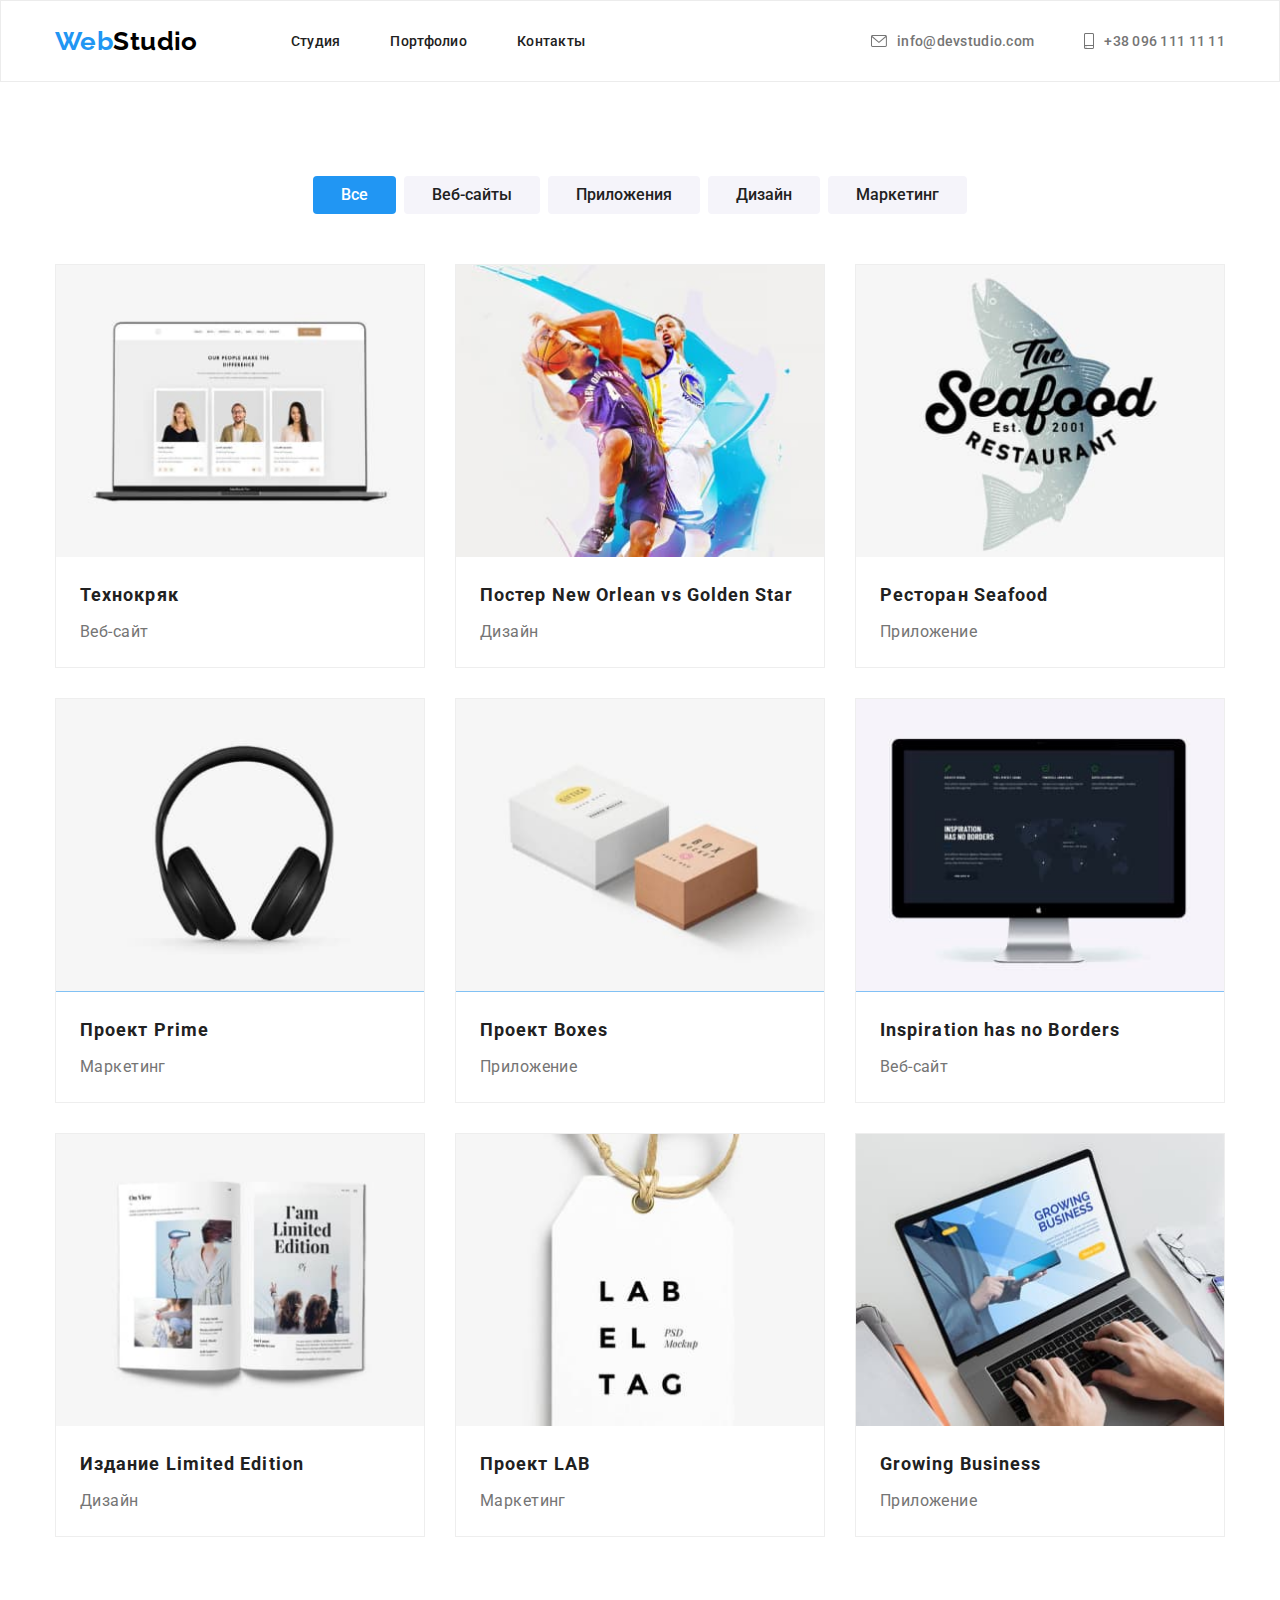
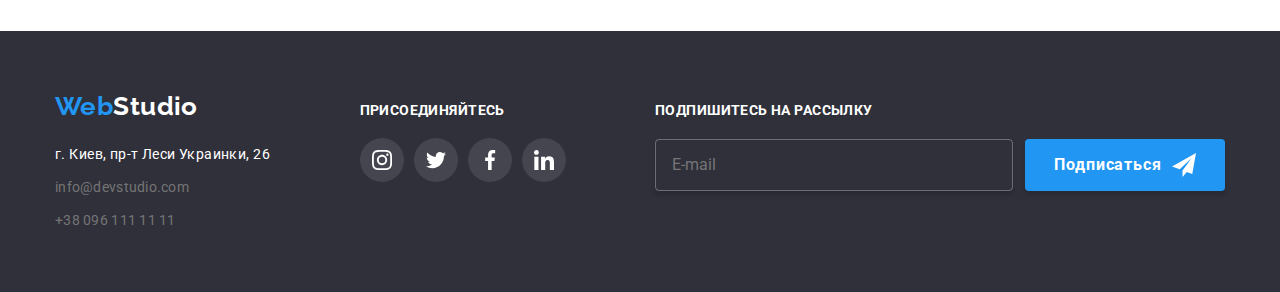
==== commit ca574f1d: "lose current" ====
--- a/portfolio.html
+++ b/portfolio.html
@@ -34,7 +34,7 @@
               <a class="menu__link link" href="./index.html">Студия</a>
             </li>
             <li class="menu__item">
-              <a class="menu__link menu__link-current link" href="">Портфолио</a>
+              <a class="menu__link menu__link--current link" href="">Портфолио</a>
             </li>
             <li class="menu__item">
               <a class="menu__link link" href="">Контакты</a>
@@ -350,7 +350,7 @@
         <form class="subs-footer">
           <p class="subs-footer-slogan">Подпишитесь на рассылку</p>
           <div class="form-subs-footer">
-            <label for="">
+            <label>
               <input type="email" name="e-mail" placeholder="E-mail" class="email-input" required />
             </label>
             <button type="submit" class="btn-subs">
--- a/css/main.min.css
+++ b/css/main.min.css
@@ -1 +1,764 @@
-:root{--primary-font: "Roboto", sans-serif;--secondary-font: "Raleway", sans-serif;--primary-font-size: 16px;--secondary-font-size: 14px;--primary-font-weight: 700;--primary-text-color: #212121;--secondary-text-color: #757575;--thirty-text-color: #ffffff;--fourty-text-color: #000000;--primary-bcg: #2f303a;--secondary-bcg: #f5f4fa;--thirty-bcg: #ffffff;--primary-icon-color: #afb1b8;--accent-color: #2196f3;--transition-dur-tf: 250ms cubic-bezier(0.4, 0, 0.2, 1)}.visually-hidden{position:absolute;width:1px;height:1px;margin:-1px;border:0;padding:0;white-space:nowrap;clip-path:inset(100%);clip:rect(0 0 0 0);overflow:hidden}.modal-form-check-text,.modal-close-btn,.btn-subs,.social__list__link__dark__theme,.clients-list-link,.social-list-link,.plus-item-icon{display:flex;justify-content:center;align-items:center}h1,h2,h3,h4,p{margin-top:0;margin-bottom:0}ul{margin-top:0;margin-bottom:0;padding-left:0}img{display:block}.picture{max-width:100%;height:auto}button{cursor:pointer}.list{list-style:none}.link{text-decoration:none}body{font-family:var(--primary-font),sans-serif;font-size:14px;letter-spacing:.03em;color:var(--primary-text-color);background-color:var(--thirty-bcg)}.section{padding-top:94px;padding-bottom:94px}.container{width:1200px;margin-left:auto;margin-right:auto;padding-left:15px;padding-right:15px}.modal-btn{padding:10px 40px;border-radius:4px;box-shadow:0px 4px 4px rgba(0,0,0,.15);border:none;background-color:var(--accent-color);font-family:inherit;font-size:16px;font-weight:700;line-height:1.875;letter-spacing:.06em;color:var(--thirty-text-color);transition:background-color var(--transition-dur-tf)}.modal-btn:hover,.modal-btn:focus{background-color:#188ce8}.title{margin-bottom:50px}.header__container{display:flex;align-items:center}.header{border:1px solid #ececec}.navigation{display:flex}.menu{display:flex;align-items:center}.contact{display:flex;align-items:center;margin-left:auto}.contact__item__header:not(:first-child){margin-left:50px}.logo-link-header{margin-right:93px;font-family:var(--secondary-font);font-size:26px;font-weight:700;line-height:1.1923076923;color:var(--fourty-text-color)}.menu__item:not(:last-child){margin-right:50px}.accent{color:var(--accent-color)}.menu__link{position:relative;padding:32px 0;margin-bottom:28px;font-weight:500;line-height:1.14;letter-spacing:.02em;color:var(--primary-text-color);transition:color var(--transition-dur-tf)}.menu__link .menu__link__current{color:var(--accent-color)}.menu__link:hover,.menu__link:focus{color:var(--accent-color)}.menu__link-current::after{position:absolute;bottom:0;left:50%;transform:translateX(-50%);content:"";display:block;width:100%;height:4px;border-radius:2px;background-color:var(--accent-color)}.contact__link__icon{justify-content:center;align-items:center;fill:currentColor;margin-right:10px}.contact__link__icon:hover,.contact__link__icon:focus{fill:currentColor}.contact__text{display:flex;align-items:center;font-style:normal;padding:32px 0;font-size:14px;font-weight:500;line-height:1.1428571429;letter-spacing:.02em;color:var(--secondary-text-color);transition:color var(--transition-dur-tf)}.contact__text:hover,.contact__text:focus{color:var(--accent-color)}.hero{padding-top:200px;padding-bottom:200px;text-align:center;background-image:linear-gradient(to right, rgba(47, 48, 58, 0.4), rgba(47, 48, 58, 0.4)),url(../images/Img-hero.jpg);background-color:#c4c4c4;background-size:cover;background-position:center;background-repeat:no-repeat;max-width:1600px;margin:0 auto}.hero-title{width:693px;margin-left:auto;margin-right:auto;margin-bottom:30px;font-size:44px;font-weight:900;line-height:1.3636363636;text-align:center;letter-spacing:.06em;text-transform:uppercase;color:var(--thirty-text-color)}.plus-list-icon{display:flex;justify-content:space-between;margin-bottom:30px}.plus-item-icon{height:120px;background-color:var(--secondary-bcg);margin-bottom:30px}.plus-list{display:flex;justify-content:space-between}.plus-item{width:270px}.plus-title{margin-bottom:10px;font-size:14px;font-weight:700;line-height:1.1428571429;text-transform:uppercase}.plus-text{line-height:1.71;color:var(--secondary-text-color)}.examples{padding-top:0}.examples-list{display:flex}.examples-img{position:relative}.examples-img:not(:last-child){margin-right:30px}.examples-title{font-size:14px;font-weight:700;line-height:1.1428571429;text-transform:uppercase;color:var(--thirty-text-color)}.examples-title-wrapper{position:absolute;bottom:0;width:100%;background-color:rgba(47,48,58,.8);padding:27px 0;text-align:center}.team-list{display:flex}.team-item{background:var(--thirty-bcg);box-shadow:0px 1px 3px rgba(0,0,0,.12),0px 1px 1px rgba(0,0,0,.14),0px 2px 1px rgba(0,0,0,.2)}.team-item:not(:last-child){margin-right:30px}.team-name-title{margin-bottom:10px}.section-title{font-size:36px;font-weight:700;line-height:1.1666666667;text-align:center}.team{background-color:var(--secondary-bcg)}.team-sign{padding:30px 0}.team-name-title{font-size:16px;font-weight:500;line-height:1.1875;text-align:center}.team-speciality{margin-bottom:16px;font-size:16px;font-weight:400;line-height:1.1875;text-align:center;color:var(--secondary-text-color)}.social-list{display:flex;justify-content:center;gap:10px}.social-list-icon{fill:var(--primary-icon-color);transition:fill var(--transition-dur-tf)}.social-list-link:hover .social-list-icon,.social-list-link:focus .social-list-icon{fill:var(--thirty-text-color)}.social-list-link{width:44px;height:44px;border-radius:50%;background-color:var(--thirty-bcg);transition:background-color var(--transition-dur-tf)}.social-list-link:hover,.social-list-link:focus{background-color:var(--accent-color)}.clients-list{display:flex}.clients-list-icon{fill:var(--primary-icon-color);transition:fill var(--transition-dur-tf)}.clients-list-link:hover .clients-list-icon,.clients-list-link:focus .clients-list-icon{fill:var(--accent-color)}.clients-list-link{width:170px;height:92px;color:var(--link-client-color);border:1px solid var(--primary-icon-color);border-radius:4px;transition:border var(--transition-dur-tf)}.clients-list-link:hover,.clients-list-link:focus{border:1px solid var(--accent-color)}.clients-item:not(:last-child){margin-right:30px}.footer{background-color:var(--primary-bcg);padding:60px 0}.footer__flex{display:flex;align-items:baseline;justify-content:space-between}.logo-footer{margin-top:60px;margin-bottom:20px}.contact-item:not(:last-child){margin-bottom:9px}.logo-link-footer{display:block;margin-bottom:20px;font-family:var(--secondary-font);font-size:26px;font-weight:700;line-height:1.1923076923;color:var(--thirty-text-color)}.address__text{font-style:normal;font-size:14px;font-weight:400;line-height:1.7142857143;color:var(--thirty-text-color)}.contact-text-footer{display:flex;align-items:center;font-style:normal;font-size:14px;font-weight:400;line-height:1.7142857143;letter-spacing:.02em;color:var(--secondary-text-color);transition:color var(--transition-dur-tf)}.contact-text-footer:hover,.contact-text-footer:focus{color:var(--accent-color)}.join-title{margin-bottom:20px;font-size:14px;font-weight:700;line-height:1.1428571429;text-transform:uppercase;color:var(--thirty-text-color)}.social__list__icon__dark__theme{fill:var(--thirty-text-color)}.social__list__link__dark__theme{width:44px;height:44px;border-radius:50%;background:rgba(255,255,255,.1);transition:background-color var(--transition-dur-tf)}.social__list__link__dark__theme:hover,.social__list__link__dark__theme:focus{background-color:var(--accent-color)}.subs-footer{align-items:center}.subs-footer-slogan{margin-bottom:20px;font-weight:var(--primary-font-weight);line-height:1.14;text-transform:uppercase;color:var(--thirty-text-color)}.email-input{width:358px;padding:15px 16px;margin-right:12px;font-style:normal;font-size:16px;font-weight:400;line-height:1.25;background-color:inherit;border:1px solid rgba(255,255,255,.3);box-shadow:0px 4px 4px rgba(0,0,0,.15);border-radius:4px;color:var(--thirty-text-color);transition:border-color var(--transition-dur-tf)}.email-input:focus{outline:none;border:1px solid var(--accent-color)}.form-subs-footer{display:flex}.btn-subs{width:200px;padding:10px 28px;background:#2196f3;box-shadow:0px 4px 4px rgba(0,0,0,.15);border-radius:4px;font-size:16px;font-weight:700;line-height:1.875;letter-spacing:.06em;color:#fff;gap:10px;border:none;transition:background-color var(--transition-dur-tf)}.btn-subs:hover,.btn-subs:focus{background-color:#188ce8}.btn-subs-icon{fill:var(--thirty-bcg)}.nav-on-portfolio-list{display:flex;justify-content:center;margin-bottom:50px}.nav-on-portfolio-text.current{background-color:var(--accent-color);color:var(--thirty-text-color)}.nav-on-portfolio-text{padding:6px 28px;border-radius:4px;border:none;background-color:var(--secondary-bcg);font-family:inherit;font-size:16px;font-weight:500;line-height:1.625;text-align:center;color:var(--primary-text-color);transition:color var(--transition-dur-tf)}.nav-on-portfolio-text:hover,.nav-on-portfolio-text:focus{background-color:var(--accent-color);color:var(--thirty-text-color)}.portfolio-img-text{padding:20px 24px}.portfolio-examples-item{background:var(--thirty-bcg);border:1px solid #eee;flex-basis:calc((100% - 60px)/3)}.portfolio-examles-links{display:block;transition:box-shadow var(--transition-dur-tf)}.portfolio-examles-links:hover,.portfolio-examles-links:focus{box-shadow:0px 1px 1px rgba(0,0,0,.12),0px 4px 4px rgba(0,0,0,.06),1px 4px 6px rgba(0,0,0,.16)}.portfolio-img-wrapper{position:relative;overflow:hidden}.overlay{position:absolute;left:0;top:0;width:100%;height:100%;padding:63px 24px;overflow:hidden;transform:translate(0, 100%);transition:var(--transition-dur-tf);font-size:18px;font-weight:400;line-height:1.5555555556;color:var(--thirty-text-color);background-color:rgba(33,150,243,.9)}.portfolio-examles-links:hover .overlay,.portfolio-examles-links:focus .overlay{transform:translate(0, 0)}.portfolio-examples-list{display:flex;gap:30px;flex-wrap:wrap}.portfolio-examples-title{margin-bottom:4px;font-size:18px;font-weight:700;line-height:2;letter-spacing:.06em;color:#212121}.portfolio-examples-text{font-size:16px;font-weight:400;line-height:1.875;color:var(--secondary-text-color)}.btn-portfolio{transition:box-shadow var(--transition-dur-tf),background-color var(--transition-dur-tf)}.btn-portfolio:not(:last-child){margin-right:8px}.btn-portfolio:hover,.btn-portfolio:focus{box-shadow:0px 3px 1px rgba(0,0,0,.1),0px 1px 2px rgba(0,0,0,.08),0px 2px 2px rgba(0,0,0,.12)}.backdrop-modal{position:fixed;z-index:50;top:0;left:0;width:100%;height:100%;background-color:rgba(0,0,0,.2);opacity:1;transition:opacity var(--transition-dur-tf),visibility var(--transition-dur-tf)}.backdrop-modal.is-hidden{opacity:0;visibility:hidden;pointer-events:none}.backdrop-modal.is-hidden .modal-wind{transform:translate(-50%, -50%) scale(1.1)}.modal-wind{position:absolute;top:50%;left:50%;width:528px;height:581px;padding:40px;background:var(--thirty-bcg);box-shadow:0px 1px 3px rgba(0,0,0,.12),0px 1px 1px rgba(0,0,0,.14),0px 2px 1px rgba(0,0,0,.2);border-radius:4px;transform:translate(-50%, -50%) scale(1);transition:var(--transition-dur-tf)}.modal-close-btn{position:absolute;top:8px;right:8px;width:30px;height:30px;background-color:rgba(0,0,0,0);border:1px solid rgba(0,0,0,.1);border-radius:50%;padding:0;transition:var(--transition-dur-tf)}.modal-close-btn:hover,.modal-close-btn:focus{fill:var(--accent-color)}.modal-form{display:flex;flex-direction:column}.modal-form-field{margin-bottom:10px}.modal-form-field-marg{margin-bottom:20px}.modal-form-slogan{font-size:20px;font-weight:700;line-height:1.15;text-align:center;margin-bottom:12px}.modal-form-field-name{display:block;font-size:12px;font-weight:400;line-height:1.1666666667;letter-spacing:.01em;color:var(--secondary-text-color);margin-bottom:4px}.modal-input-wrapper{position:relative;display:block}.modal-input-icon{position:absolute;left:12px;top:50%;transform:translateY(-50%);transition:fill var(--transition-dur-tf)}.modal-form-input:focus+.modal-input-icon{fill:var(--accent-color)}.modal-form-input{width:100%;height:40px;border:1px solid rgba(33,33,33,.2);border-radius:4px;font-size:16px;padding:12px 42px;outline:none;transition:border-color var(--transition-dur-tf)}.modal-form-input:focus{border-color:var(--accent-color)}.modal-form-comment{display:block;resize:none;width:100%;height:120px;border:1px solid rgba(33,33,33,.2);border-radius:4px;font-size:12px;font-weight:400;line-height:1.1666666667;letter-spacing:.01em;outline:none;padding:12px 16px;transition:border-color var(--transition-dur-tf)}.modal-form-comment::placeholder{color:rgba(117,117,117,.5)}.modal-form-comment:focus{border-color:var(--accent-color)}.modal-form-check-text{margin-bottom:30px;font-size:14px;font-weight:400;line-height:1.7142857143;color:var(--secondary-text-color)}.modal-form-check-text::before{display:block;width:16px;height:15px;content:"";border:1px solid var(--primary-text-color);border-radius:4px;margin-right:7px;transition:var(--transition-dur-tf)}.modal-form-check:checked+.modal-form-check-text::before{background-image:url(../images/icon\ check.svg);background-position:50% 50%;background-repeat:no-repeat;background-size:cover;border:none}.modal-form-check:focus+.modal-form-check-text::before{border:1.1px solid var(--primary-text-color)}.agreement-name{color:var(--accent-color)}.modal-btn-submit{align-self:center;width:200px;padding:10px 52px;border-radius:4px;box-shadow:0px 4px 4px rgba(0,0,0,.15);border:none;background-color:var(--accent-color);font-family:inherit;font-size:16px;font-weight:700;line-height:1.875;letter-spacing:.06em;color:var(--thirty-text-color);transition:background-color var(--transition-dur-tf)}.modal-btn-submit:hover,.modal-btn-submit:focus{background-color:#188ce8}/*# sourceMappingURL=main.min.css.map */+:root {
+  --primary-font: 'Roboto', sans-serif;
+  --secondary-font: 'Raleway', sans-serif;
+  --primary-font-size: 16px;
+  --secondary-font-size: 14px;
+  --primary-font-weight: 700;
+  --primary-text-color: #212121;
+  --secondary-text-color: #757575;
+  --thirty-text-color: #ffffff;
+  --fourty-text-color: #000000;
+  --primary-bcg: #2f303a;
+  --secondary-bcg: #f5f4fa;
+  --thirty-bcg: #ffffff;
+  --primary-icon-color: #afb1b8;
+  --accent-color: #2196f3;
+  --transition-dur-tf: 250ms cubic-bezier(0.4, 0, 0.2, 1);
+}
+.visually-hidden {
+  position: absolute;
+  width: 1px;
+  height: 1px;
+  margin: -1px;
+  border: 0;
+  padding: 0;
+  white-space: nowrap;
+  clip-path: inset(100%);
+  clip: rect(0 0 0 0);
+  overflow: hidden;
+}
+.modal-form-check-text,
+.modal-close-btn,
+.btn-subs,
+.social__list__link__dark__theme,
+.clients-list-link,
+.social-list-link,
+.plus-item-icon {
+  display: flex;
+  justify-content: center;
+  align-items: center;
+}
+h1,
+h2,
+h3,
+h4,
+p {
+  margin-top: 0;
+  margin-bottom: 0;
+}
+ul {
+  margin-top: 0;
+  margin-bottom: 0;
+  padding-left: 0;
+}
+img {
+  display: block;
+}
+.picture {
+  max-width: 100%;
+  height: auto;
+}
+button {
+  cursor: pointer;
+}
+.list {
+  list-style: none;
+}
+.link {
+  text-decoration: none;
+}
+body {
+  font-family: var(--primary-font), sans-serif;
+  font-size: 14px;
+  letter-spacing: 0.03em;
+  color: var(--primary-text-color);
+  background-color: var(--thirty-bcg);
+}
+.section {
+  padding-top: 94px;
+  padding-bottom: 94px;
+}
+.container {
+  width: 1200px;
+  margin-left: auto;
+  margin-right: auto;
+  padding-left: 15px;
+  padding-right: 15px;
+}
+.modal-btn {
+  padding: 10px 40px;
+  border-radius: 4px;
+  box-shadow: 0px 4px 4px rgba(0, 0, 0, 0.15);
+  border: none;
+  background-color: var(--accent-color);
+  font-family: inherit;
+  font-size: 16px;
+  font-weight: 700;
+  line-height: 1.875;
+  letter-spacing: 0.06em;
+  color: var(--thirty-text-color);
+  transition: background-color var(--transition-dur-tf);
+}
+.modal-btn:hover,
+.modal-btn:focus {
+  background-color: #188ce8;
+}
+.title {
+  margin-bottom: 50px;
+}
+.header__container {
+  display: flex;
+  align-items: center;
+}
+.header {
+  border: 1px solid #ececec;
+}
+.navigation {
+  display: flex;
+}
+.menu {
+  display: flex;
+  align-items: center;
+}
+.contact {
+  display: flex;
+  align-items: center;
+  margin-left: auto;
+}
+.contact__item__header:not(:first-child) {
+  margin-left: 50px;
+}
+.logo-link-header {
+  margin-right: 93px;
+  font-family: var(--secondary-font);
+  font-size: 26px;
+  font-weight: 700;
+  line-height: 1.1923076923;
+  color: var(--fourty-text-color);
+}
+.menu__item:not(:last-child) {
+  margin-right: 50px;
+}
+.accent {
+  color: var(--accent-color);
+}
+.menu__link {
+  position: relative;
+  padding: 32px 0;
+  margin-bottom: 28px;
+  font-weight: 500;
+  line-height: 1.14;
+  letter-spacing: 0.02em;
+  color: var(--primary-text-color);
+  transition: color var(--transition-dur-tf);
+}
+.menu__link .menu__link__current {
+  color: var(--accent-color);
+}
+.menu__link:hover,
+.menu__link:focus {
+  color: var(--accent-color);
+}
+.menu-link-current::after {
+  position: absolute;
+  bottom: 0;
+  left: 50%;
+  transform: translateX(-50%);
+  content: '';
+  display: block;
+  width: 100%;
+  height: 4px;
+  border-radius: 2px;
+  background-color: var(--accent-color);
+}
+.contact__link__icon {
+  justify-content: center;
+  align-items: center;
+  fill: currentColor;
+  margin-right: 10px;
+}
+.contact__link__icon:hover,
+.contact__link__icon:focus {
+  fill: currentColor;
+}
+.contact__text {
+  display: flex;
+  align-items: center;
+  font-style: normal;
+  padding: 32px 0;
+  font-size: 14px;
+  font-weight: 500;
+  line-height: 1.1428571429;
+  letter-spacing: 0.02em;
+  color: var(--secondary-text-color);
+  transition: color var(--transition-dur-tf);
+}
+.contact__text:hover,
+.contact__text:focus {
+  color: var(--accent-color);
+}
+.hero {
+  padding-top: 200px;
+  padding-bottom: 200px;
+  text-align: center;
+  background-image: linear-gradient(to right, rgba(47, 48, 58, 0.4), rgba(47, 48, 58, 0.4)),
+    url(../images/Img-hero.jpg);
+  background-color: #c4c4c4;
+  background-size: cover;
+  background-position: center;
+  background-repeat: no-repeat;
+  max-width: 1600px;
+  margin: 0 auto;
+}
+.hero-title {
+  width: 693px;
+  margin-left: auto;
+  margin-right: auto;
+  margin-bottom: 30px;
+  font-size: 44px;
+  font-weight: 900;
+  line-height: 1.3636363636;
+  text-align: center;
+  letter-spacing: 0.06em;
+  text-transform: uppercase;
+  color: var(--thirty-text-color);
+}
+.plus-list-icon {
+  display: flex;
+  justify-content: space-between;
+  margin-bottom: 30px;
+}
+.plus-item-icon {
+  height: 120px;
+  background-color: var(--secondary-bcg);
+  margin-bottom: 30px;
+}
+.plus-list {
+  display: flex;
+  justify-content: space-between;
+}
+.plus-item {
+  width: 270px;
+}
+.plus-title {
+  margin-bottom: 10px;
+  font-size: 14px;
+  font-weight: 700;
+  line-height: 1.1428571429;
+  text-transform: uppercase;
+}
+.plus-text {
+  line-height: 1.71;
+  color: var(--secondary-text-color);
+}
+.examples {
+  padding-top: 0;
+}
+.examples-list {
+  display: flex;
+}
+.examples-img {
+  position: relative;
+}
+.examples-img:not(:last-child) {
+  margin-right: 30px;
+}
+.examples-title {
+  font-size: 14px;
+  font-weight: 700;
+  line-height: 1.1428571429;
+  text-transform: uppercase;
+  color: var(--thirty-text-color);
+}
+.examples-title-wrapper {
+  position: absolute;
+  bottom: 0;
+  width: 100%;
+  background-color: rgba(47, 48, 58, 0.8);
+  padding: 27px 0;
+  text-align: center;
+}
+.team-list {
+  display: flex;
+}
+.team-item {
+  background: var(--thirty-bcg);
+  box-shadow: 0px 1px 3px rgba(0, 0, 0, 0.12), 0px 1px 1px rgba(0, 0, 0, 0.14),
+    0px 2px 1px rgba(0, 0, 0, 0.2);
+}
+.team-item:not(:last-child) {
+  margin-right: 30px;
+}
+.team-name-title {
+  margin-bottom: 10px;
+}
+.section-title {
+  font-size: 36px;
+  font-weight: 700;
+  line-height: 1.1666666667;
+  text-align: center;
+}
+.team {
+  background-color: var(--secondary-bcg);
+}
+.team-sign {
+  padding: 30px 0;
+}
+.team-name-title {
+  font-size: 16px;
+  font-weight: 500;
+  line-height: 1.1875;
+  text-align: center;
+}
+.team-speciality {
+  margin-bottom: 16px;
+  font-size: 16px;
+  font-weight: 400;
+  line-height: 1.1875;
+  text-align: center;
+  color: var(--secondary-text-color);
+}
+.social-list {
+  display: flex;
+  justify-content: center;
+  gap: 10px;
+}
+.social-list-icon {
+  fill: var(--primary-icon-color);
+  transition: fill var(--transition-dur-tf);
+}
+.social-list-link:hover .social-list-icon,
+.social-list-link:focus .social-list-icon {
+  fill: var(--thirty-text-color);
+}
+.social-list-link {
+  width: 44px;
+  height: 44px;
+  border-radius: 50%;
+  background-color: var(--thirty-bcg);
+  transition: background-color var(--transition-dur-tf);
+}
+.social-list-link:hover,
+.social-list-link:focus {
+  background-color: var(--accent-color);
+}
+.clients-list {
+  display: flex;
+}
+.clients-list-icon {
+  fill: var(--primary-icon-color);
+  transition: fill var(--transition-dur-tf);
+}
+.clients-list-link:hover .clients-list-icon,
+.clients-list-link:focus .clients-list-icon {
+  fill: var(--accent-color);
+}
+.clients-list-link {
+  width: 170px;
+  height: 92px;
+  color: var(--link-client-color);
+  border: 1px solid var(--primary-icon-color);
+  border-radius: 4px;
+  transition: border var(--transition-dur-tf);
+}
+.clients-list-link:hover,
+.clients-list-link:focus {
+  border: 1px solid var(--accent-color);
+}
+.clients-item:not(:last-child) {
+  margin-right: 30px;
+}
+.footer {
+  background-color: var(--primary-bcg);
+  padding: 60px 0;
+}
+.footer__flex {
+  display: flex;
+  align-items: baseline;
+  justify-content: space-between;
+}
+.logo-footer {
+  margin-top: 60px;
+  margin-bottom: 20px;
+}
+.contact-item:not(:last-child) {
+  margin-bottom: 9px;
+}
+.logo-link-footer {
+  display: block;
+  margin-bottom: 20px;
+  font-family: var(--secondary-font);
+  font-size: 26px;
+  font-weight: 700;
+  line-height: 1.1923076923;
+  color: var(--thirty-text-color);
+}
+.address__text {
+  font-style: normal;
+  font-size: 14px;
+  font-weight: 400;
+  line-height: 1.7142857143;
+  color: var(--thirty-text-color);
+}
+.contact-text-footer {
+  display: flex;
+  align-items: center;
+  font-style: normal;
+  font-size: 14px;
+  font-weight: 400;
+  line-height: 1.7142857143;
+  letter-spacing: 0.02em;
+  color: var(--secondary-text-color);
+  transition: color var(--transition-dur-tf);
+}
+.contact-text-footer:hover,
+.contact-text-footer:focus {
+  color: var(--accent-color);
+}
+.join-title {
+  margin-bottom: 20px;
+  font-size: 14px;
+  font-weight: 700;
+  line-height: 1.1428571429;
+  text-transform: uppercase;
+  color: var(--thirty-text-color);
+}
+.social__list__icon__dark__theme {
+  fill: var(--thirty-text-color);
+}
+.social__list__link__dark__theme {
+  width: 44px;
+  height: 44px;
+  border-radius: 50%;
+  background: rgba(255, 255, 255, 0.1);
+  transition: background-color var(--transition-dur-tf);
+}
+.social__list__link__dark__theme:hover,
+.social__list__link__dark__theme:focus {
+  background-color: var(--accent-color);
+}
+.subs-footer {
+  align-items: center;
+}
+.subs-footer-slogan {
+  margin-bottom: 20px;
+  font-weight: var(--primary-font-weight);
+  line-height: 1.14;
+  text-transform: uppercase;
+  color: var(--thirty-text-color);
+}
+.email-input {
+  width: 358px;
+  padding: 15px 16px;
+  margin-right: 12px;
+  font-style: normal;
+  font-size: 16px;
+  font-weight: 400;
+  line-height: 1.25;
+  background-color: inherit;
+  border: 1px solid rgba(255, 255, 255, 0.3);
+  box-shadow: 0px 4px 4px rgba(0, 0, 0, 0.15);
+  border-radius: 4px;
+  color: var(--thirty-text-color);
+  transition: border-color var(--transition-dur-tf);
+}
+.email-input:focus {
+  outline: none;
+  border: 1px solid var(--accent-color);
+}
+.form-subs-footer {
+  display: flex;
+}
+.btn-subs {
+  width: 200px;
+  padding: 10px 28px;
+  background: #2196f3;
+  box-shadow: 0px 4px 4px rgba(0, 0, 0, 0.15);
+  border-radius: 4px;
+  font-size: 16px;
+  font-weight: 700;
+  line-height: 1.875;
+  letter-spacing: 0.06em;
+  color: #fff;
+  gap: 10px;
+  border: none;
+  transition: background-color var(--transition-dur-tf);
+}
+.btn-subs:hover,
+.btn-subs:focus {
+  background-color: #188ce8;
+}
+.btn-subs-icon {
+  fill: var(--thirty-bcg);
+}
+.nav-on-portfolio-list {
+  display: flex;
+  justify-content: center;
+  margin-bottom: 50px;
+}
+.nav-on-portfolio-text.current {
+  background-color: var(--accent-color);
+  color: var(--thirty-text-color);
+}
+.nav-on-portfolio-text {
+  padding: 6px 28px;
+  border-radius: 4px;
+  border: none;
+  background-color: var(--secondary-bcg);
+  font-family: inherit;
+  font-size: 16px;
+  font-weight: 500;
+  line-height: 1.625;
+  text-align: center;
+  color: var(--primary-text-color);
+  transition: color var(--transition-dur-tf);
+}
+.nav-on-portfolio-text:hover,
+.nav-on-portfolio-text:focus {
+  background-color: var(--accent-color);
+  color: var(--thirty-text-color);
+}
+.portfolio-img-text {
+  padding: 20px 24px;
+}
+.portfolio-examples-item {
+  background: var(--thirty-bcg);
+  border: 1px solid #eee;
+  flex-basis: calc((100% - 60px) / 3);
+}
+.portfolio-examles-links {
+  display: block;
+  transition: box-shadow var(--transition-dur-tf);
+}
+.portfolio-examles-links:hover,
+.portfolio-examles-links:focus {
+  box-shadow: 0px 1px 1px rgba(0, 0, 0, 0.12), 0px 4px 4px rgba(0, 0, 0, 0.06),
+    1px 4px 6px rgba(0, 0, 0, 0.16);
+}
+.portfolio-img-wrapper {
+  position: relative;
+  overflow: hidden;
+}
+.overlay {
+  position: absolute;
+  left: 0;
+  top: 0;
+  width: 100%;
+  height: 100%;
+  padding: 63px 24px;
+  overflow: hidden;
+  transform: translate(0, 100%);
+  transition: var(--transition-dur-tf);
+  font-size: 18px;
+  font-weight: 400;
+  line-height: 1.5555555556;
+  color: var(--thirty-text-color);
+  background-color: rgba(33, 150, 243, 0.9);
+}
+.portfolio-examles-links:hover .overlay,
+.portfolio-examles-links:focus .overlay {
+  transform: translate(0, 0);
+}
+.portfolio-examples-list {
+  display: flex;
+  gap: 30px;
+  flex-wrap: wrap;
+}
+.portfolio-examples-title {
+  margin-bottom: 4px;
+  font-size: 18px;
+  font-weight: 700;
+  line-height: 2;
+  letter-spacing: 0.06em;
+  color: #212121;
+}
+.portfolio-examples-text {
+  font-size: 16px;
+  font-weight: 400;
+  line-height: 1.875;
+  color: var(--secondary-text-color);
+}
+.btn-portfolio {
+  transition: box-shadow var(--transition-dur-tf), background-color var(--transition-dur-tf);
+}
+.btn-portfolio:not(:last-child) {
+  margin-right: 8px;
+}
+.btn-portfolio:hover,
+.btn-portfolio:focus {
+  box-shadow: 0px 3px 1px rgba(0, 0, 0, 0.1), 0px 1px 2px rgba(0, 0, 0, 0.08),
+    0px 2px 2px rgba(0, 0, 0, 0.12);
+}
+.backdrop-modal {
+  position: fixed;
+  z-index: 50;
+  top: 0;
+  left: 0;
+  width: 100%;
+  height: 100%;
+  background-color: rgba(0, 0, 0, 0.2);
+  opacity: 1;
+  transition: opacity var(--transition-dur-tf), visibility var(--transition-dur-tf);
+}
+.backdrop-modal.is-hidden {
+  opacity: 0;
+  visibility: hidden;
+  pointer-events: none;
+}
+.backdrop-modal.is-hidden .modal-wind {
+  transform: translate(-50%, -50%) scale(1.1);
+}
+.modal-wind {
+  position: absolute;
+  top: 50%;
+  left: 50%;
+  width: 528px;
+  height: 581px;
+  padding: 40px;
+  background: var(--thirty-bcg);
+  box-shadow: 0px 1px 3px rgba(0, 0, 0, 0.12), 0px 1px 1px rgba(0, 0, 0, 0.14),
+    0px 2px 1px rgba(0, 0, 0, 0.2);
+  border-radius: 4px;
+  transform: translate(-50%, -50%) scale(1);
+  transition: var(--transition-dur-tf);
+}
+.modal-close-btn {
+  position: absolute;
+  top: 8px;
+  right: 8px;
+  width: 30px;
+  height: 30px;
+  background-color: rgba(0, 0, 0, 0);
+  border: 1px solid rgba(0, 0, 0, 0.1);
+  border-radius: 50%;
+  padding: 0;
+  transition: var(--transition-dur-tf);
+}
+.modal-close-btn:hover,
+.modal-close-btn:focus {
+  fill: var(--accent-color);
+}
+.modal-form {
+  display: flex;
+  flex-direction: column;
+}
+.modal-form-field {
+  margin-bottom: 10px;
+}
+.modal-form-field-marg {
+  margin-bottom: 20px;
+}
+.modal-form-slogan {
+  font-size: 20px;
+  font-weight: 700;
+  line-height: 1.15;
+  text-align: center;
+  margin-bottom: 12px;
+}
+.modal-form-field-name {
+  display: block;
+  font-size: 12px;
+  font-weight: 400;
+  line-height: 1.1666666667;
+  letter-spacing: 0.01em;
+  color: var(--secondary-text-color);
+  margin-bottom: 4px;
+}
+.modal-input-wrapper {
+  position: relative;
+  display: block;
+}
+.modal-input-icon {
+  position: absolute;
+  left: 12px;
+  top: 50%;
+  transform: translateY(-50%);
+  transition: fill var(--transition-dur-tf);
+}
+.modal-form-input:focus + .modal-input-icon {
+  fill: var(--accent-color);
+}
+.modal-form-input {
+  width: 100%;
+  height: 40px;
+  border: 1px solid rgba(33, 33, 33, 0.2);
+  border-radius: 4px;
+  font-size: 16px;
+  padding: 12px 42px;
+  outline: none;
+  transition: border-color var(--transition-dur-tf);
+}
+.modal-form-input:focus {
+  border-color: var(--accent-color);
+}
+.modal-form-comment {
+  display: block;
+  resize: none;
+  width: 100%;
+  height: 120px;
+  border: 1px solid rgba(33, 33, 33, 0.2);
+  border-radius: 4px;
+  font-size: 12px;
+  font-weight: 400;
+  line-height: 1.1666666667;
+  letter-spacing: 0.01em;
+  outline: none;
+  padding: 12px 16px;
+  transition: border-color var(--transition-dur-tf);
+}
+.modal-form-comment::placeholder {
+  color: rgba(117, 117, 117, 0.5);
+}
+.modal-form-comment:focus {
+  border-color: var(--accent-color);
+}
+.modal-form-check-text {
+  margin-bottom: 30px;
+  font-size: 14px;
+  font-weight: 400;
+  line-height: 1.7142857143;
+  color: var(--secondary-text-color);
+}
+.modal-form-check-text::before {
+  display: block;
+  width: 16px;
+  height: 15px;
+  content: '';
+  border: 1px solid var(--primary-text-color);
+  border-radius: 4px;
+  margin-right: 7px;
+  transition: var(--transition-dur-tf);
+}
+.modal-form-check:checked + .modal-form-check-text::before {
+  background-image: url(../images/icon\ check.svg);
+  background-position: 50% 50%;
+  background-repeat: no-repeat;
+  background-size: cover;
+  border: none;
+}
+.modal-form-check:focus + .modal-form-check-text::before {
+  border: 1.1px solid var(--primary-text-color);
+}
+.agreement-name {
+  color: var(--accent-color);
+}
+.modal-btn-submit {
+  align-self: center;
+  width: 200px;
+  padding: 10px 52px;
+  border-radius: 4px;
+  box-shadow: 0px 4px 4px rgba(0, 0, 0, 0.15);
+  border: none;
+  background-color: var(--accent-color);
+  font-family: inherit;
+  font-size: 16px;
+  font-weight: 700;
+  line-height: 1.875;
+  letter-spacing: 0.06em;
+  color: var(--thirty-text-color);
+  transition: background-color var(--transition-dur-tf);
+}
+.modal-btn-submit:hover,
+.modal-btn-submit:focus {
+  background-color: #188ce8;
+} /*# sourceMappingURL=main.min.css.map */
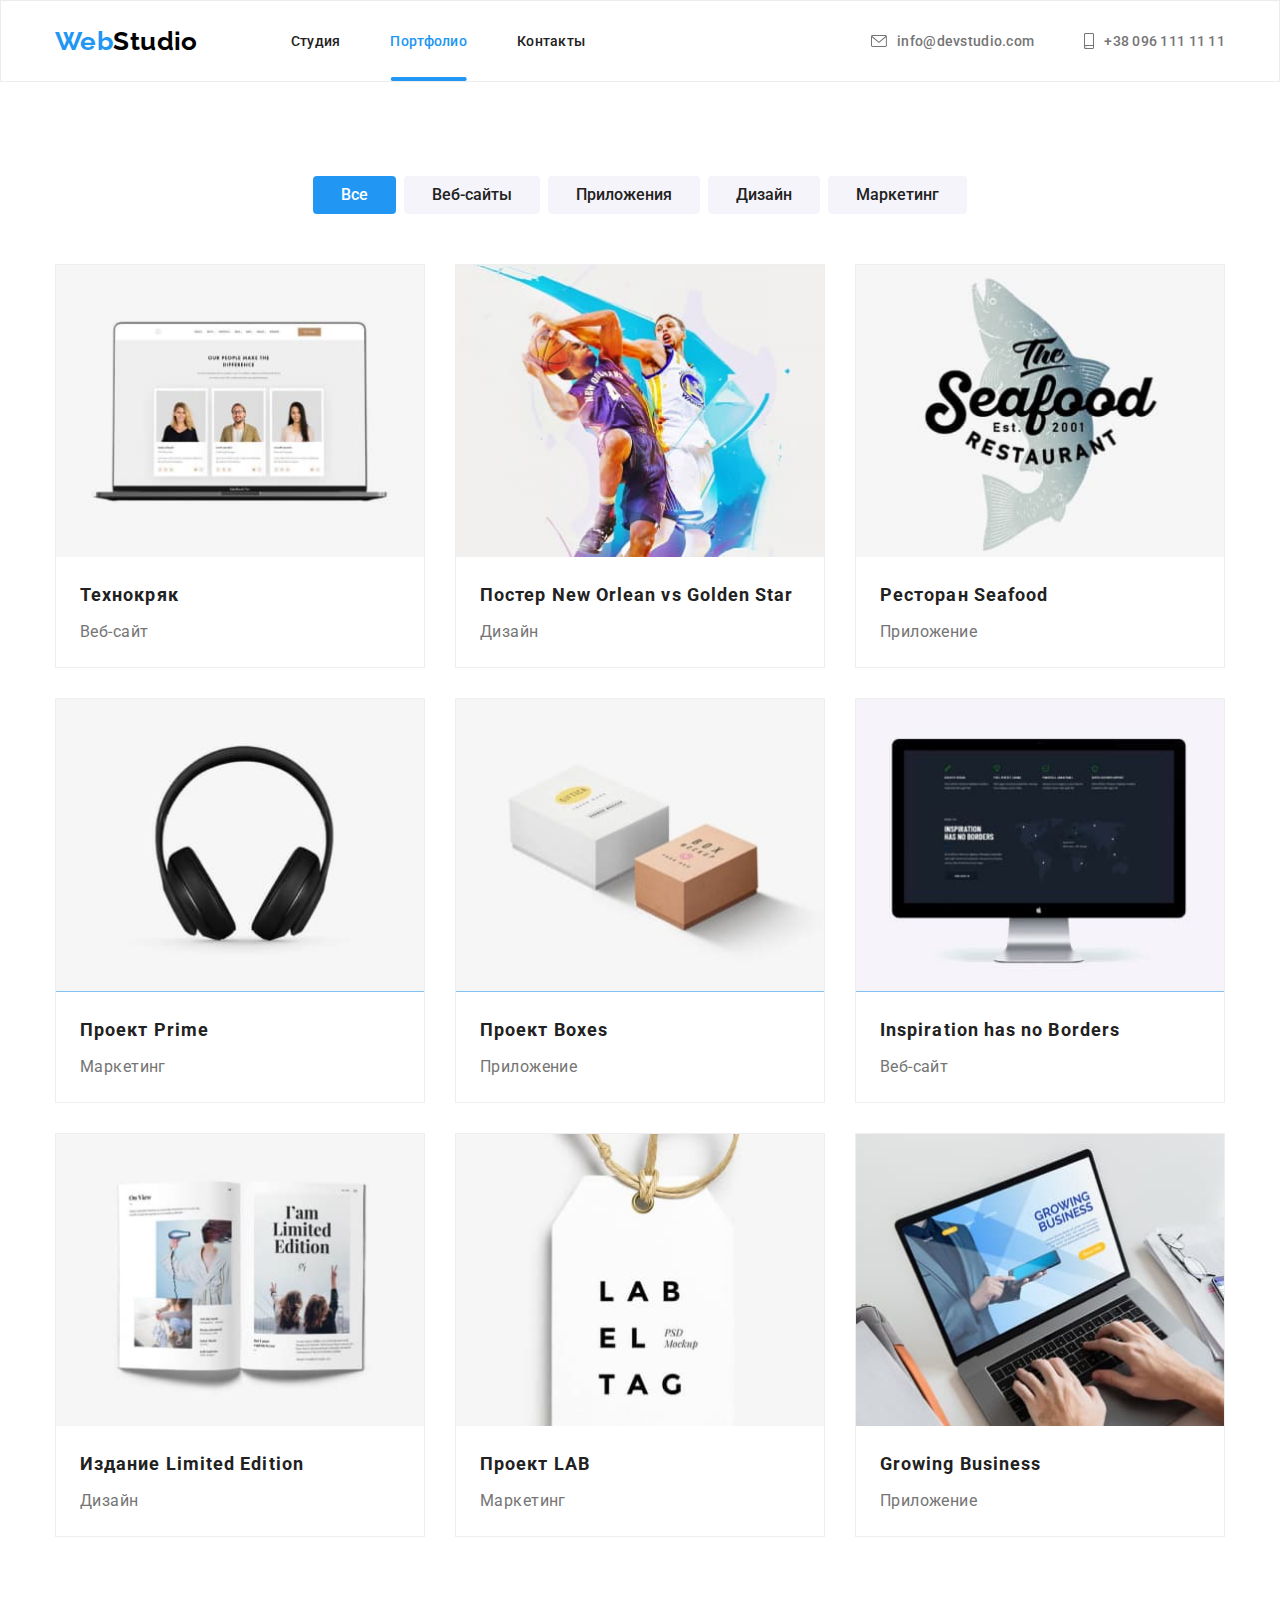
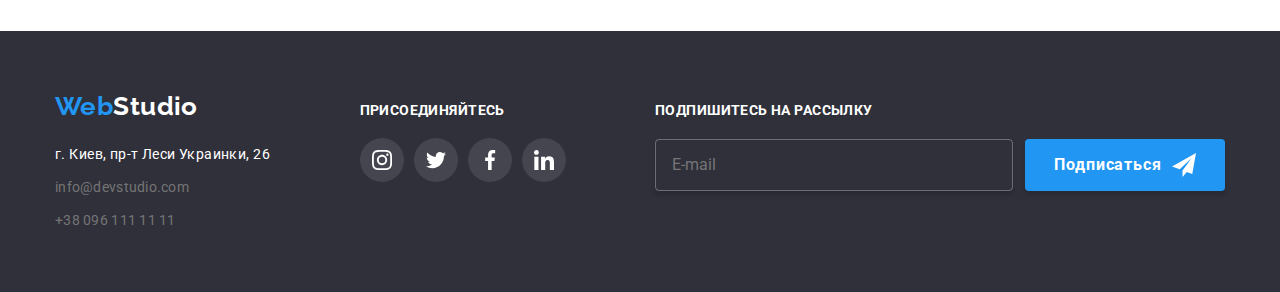
==== commit 0f2533a9: "fix errors" ====
--- a/portfolio.html
+++ b/portfolio.html
@@ -17,7 +17,7 @@
       rel="stylesheet"
       href="https://cdn.jsdelivr.net/npm/modern-normalize@1.1.0/modern-normalize.min.css"
     />
-    <!-- <link rel="stylesheet" href="./css/styles.css" /> -->
+
     <link rel="stylesheet" href="./css/main.min.css" />
   </head>
   <body>
@@ -29,21 +29,23 @@
             ><span class="accent">Web</span>Studio</a
           >
 
-          <ul class="menu list">
-            <li class="menu__item">
-              <a class="menu__link link" href="./index.html">Студия</a>
-            </li>
-            <li class="menu__item">
-              <a class="menu__link menu__link--current link" href="">Портфолио</a>
-            </li>
-            <li class="menu__item">
-              <a class="menu__link link" href="">Контакты</a>
+          <ul class="navigation-menu list">
+            <li class="navigation-menu__item">
+              <a class="navigation-menu__link link" href="./index.html">Студия</a>
+            </li>
+            <li class="navigation-menu__item">
+              <a class="navigation-menu__link navigation-menu__link--current link" href=""
+                >Портфолио</a
+              >
+            </li>
+            <li class="navigation-menu__item">
+              <a class="navigation-menu__link link" href="">Контакты</a>
             </li>
           </ul>
         </nav>
-        <ul class="contact list">
+        <ul class="contact__list list">
           <li class="contact__item__header">
-            <a class="contact__text link" href="mailto:info@devstudio.com">
+            <a class="contact__link link" href="mailto:info@devstudio.com">
               <svg class="contact__link__icon" width="16" height="12">
                 <use href="./images/symbol-defs.svg#icon-mail"></use>
               </svg>
@@ -51,7 +53,7 @@
             >
           </li>
           <li class="contact__item__header">
-            <a class="contact__text contact__text__phone link" href="tel:+380961111111">
+            <a class="contact__link contact__text__phone link" href="tel:+380961111111">
               <svg class="contact__link__icon" width="10" height="16">
                 <use href="./images/symbol-defs.svg#icon-smartphone"></use>
               </svg>
--- a/css/main.min.css
+++ b/css/main.min.css
@@ -1,764 +1 @@
-:root {
-  --primary-font: 'Roboto', sans-serif;
-  --secondary-font: 'Raleway', sans-serif;
-  --primary-font-size: 16px;
-  --secondary-font-size: 14px;
-  --primary-font-weight: 700;
-  --primary-text-color: #212121;
-  --secondary-text-color: #757575;
-  --thirty-text-color: #ffffff;
-  --fourty-text-color: #000000;
-  --primary-bcg: #2f303a;
-  --secondary-bcg: #f5f4fa;
-  --thirty-bcg: #ffffff;
-  --primary-icon-color: #afb1b8;
-  --accent-color: #2196f3;
-  --transition-dur-tf: 250ms cubic-bezier(0.4, 0, 0.2, 1);
-}
-.visually-hidden {
-  position: absolute;
-  width: 1px;
-  height: 1px;
-  margin: -1px;
-  border: 0;
-  padding: 0;
-  white-space: nowrap;
-  clip-path: inset(100%);
-  clip: rect(0 0 0 0);
-  overflow: hidden;
-}
-.modal-form-check-text,
-.modal-close-btn,
-.btn-subs,
-.social__list__link__dark__theme,
-.clients-list-link,
-.social-list-link,
-.plus-item-icon {
-  display: flex;
-  justify-content: center;
-  align-items: center;
-}
-h1,
-h2,
-h3,
-h4,
-p {
-  margin-top: 0;
-  margin-bottom: 0;
-}
-ul {
-  margin-top: 0;
-  margin-bottom: 0;
-  padding-left: 0;
-}
-img {
-  display: block;
-}
-.picture {
-  max-width: 100%;
-  height: auto;
-}
-button {
-  cursor: pointer;
-}
-.list {
-  list-style: none;
-}
-.link {
-  text-decoration: none;
-}
-body {
-  font-family: var(--primary-font), sans-serif;
-  font-size: 14px;
-  letter-spacing: 0.03em;
-  color: var(--primary-text-color);
-  background-color: var(--thirty-bcg);
-}
-.section {
-  padding-top: 94px;
-  padding-bottom: 94px;
-}
-.container {
-  width: 1200px;
-  margin-left: auto;
-  margin-right: auto;
-  padding-left: 15px;
-  padding-right: 15px;
-}
-.modal-btn {
-  padding: 10px 40px;
-  border-radius: 4px;
-  box-shadow: 0px 4px 4px rgba(0, 0, 0, 0.15);
-  border: none;
-  background-color: var(--accent-color);
-  font-family: inherit;
-  font-size: 16px;
-  font-weight: 700;
-  line-height: 1.875;
-  letter-spacing: 0.06em;
-  color: var(--thirty-text-color);
-  transition: background-color var(--transition-dur-tf);
-}
-.modal-btn:hover,
-.modal-btn:focus {
-  background-color: #188ce8;
-}
-.title {
-  margin-bottom: 50px;
-}
-.header__container {
-  display: flex;
-  align-items: center;
-}
-.header {
-  border: 1px solid #ececec;
-}
-.navigation {
-  display: flex;
-}
-.menu {
-  display: flex;
-  align-items: center;
-}
-.contact {
-  display: flex;
-  align-items: center;
-  margin-left: auto;
-}
-.contact__item__header:not(:first-child) {
-  margin-left: 50px;
-}
-.logo-link-header {
-  margin-right: 93px;
-  font-family: var(--secondary-font);
-  font-size: 26px;
-  font-weight: 700;
-  line-height: 1.1923076923;
-  color: var(--fourty-text-color);
-}
-.menu__item:not(:last-child) {
-  margin-right: 50px;
-}
-.accent {
-  color: var(--accent-color);
-}
-.menu__link {
-  position: relative;
-  padding: 32px 0;
-  margin-bottom: 28px;
-  font-weight: 500;
-  line-height: 1.14;
-  letter-spacing: 0.02em;
-  color: var(--primary-text-color);
-  transition: color var(--transition-dur-tf);
-}
-.menu__link .menu__link__current {
-  color: var(--accent-color);
-}
-.menu__link:hover,
-.menu__link:focus {
-  color: var(--accent-color);
-}
-.menu-link-current::after {
-  position: absolute;
-  bottom: 0;
-  left: 50%;
-  transform: translateX(-50%);
-  content: '';
-  display: block;
-  width: 100%;
-  height: 4px;
-  border-radius: 2px;
-  background-color: var(--accent-color);
-}
-.contact__link__icon {
-  justify-content: center;
-  align-items: center;
-  fill: currentColor;
-  margin-right: 10px;
-}
-.contact__link__icon:hover,
-.contact__link__icon:focus {
-  fill: currentColor;
-}
-.contact__text {
-  display: flex;
-  align-items: center;
-  font-style: normal;
-  padding: 32px 0;
-  font-size: 14px;
-  font-weight: 500;
-  line-height: 1.1428571429;
-  letter-spacing: 0.02em;
-  color: var(--secondary-text-color);
-  transition: color var(--transition-dur-tf);
-}
-.contact__text:hover,
-.contact__text:focus {
-  color: var(--accent-color);
-}
-.hero {
-  padding-top: 200px;
-  padding-bottom: 200px;
-  text-align: center;
-  background-image: linear-gradient(to right, rgba(47, 48, 58, 0.4), rgba(47, 48, 58, 0.4)),
-    url(../images/Img-hero.jpg);
-  background-color: #c4c4c4;
-  background-size: cover;
-  background-position: center;
-  background-repeat: no-repeat;
-  max-width: 1600px;
-  margin: 0 auto;
-}
-.hero-title {
-  width: 693px;
-  margin-left: auto;
-  margin-right: auto;
-  margin-bottom: 30px;
-  font-size: 44px;
-  font-weight: 900;
-  line-height: 1.3636363636;
-  text-align: center;
-  letter-spacing: 0.06em;
-  text-transform: uppercase;
-  color: var(--thirty-text-color);
-}
-.plus-list-icon {
-  display: flex;
-  justify-content: space-between;
-  margin-bottom: 30px;
-}
-.plus-item-icon {
-  height: 120px;
-  background-color: var(--secondary-bcg);
-  margin-bottom: 30px;
-}
-.plus-list {
-  display: flex;
-  justify-content: space-between;
-}
-.plus-item {
-  width: 270px;
-}
-.plus-title {
-  margin-bottom: 10px;
-  font-size: 14px;
-  font-weight: 700;
-  line-height: 1.1428571429;
-  text-transform: uppercase;
-}
-.plus-text {
-  line-height: 1.71;
-  color: var(--secondary-text-color);
-}
-.examples {
-  padding-top: 0;
-}
-.examples-list {
-  display: flex;
-}
-.examples-img {
-  position: relative;
-}
-.examples-img:not(:last-child) {
-  margin-right: 30px;
-}
-.examples-title {
-  font-size: 14px;
-  font-weight: 700;
-  line-height: 1.1428571429;
-  text-transform: uppercase;
-  color: var(--thirty-text-color);
-}
-.examples-title-wrapper {
-  position: absolute;
-  bottom: 0;
-  width: 100%;
-  background-color: rgba(47, 48, 58, 0.8);
-  padding: 27px 0;
-  text-align: center;
-}
-.team-list {
-  display: flex;
-}
-.team-item {
-  background: var(--thirty-bcg);
-  box-shadow: 0px 1px 3px rgba(0, 0, 0, 0.12), 0px 1px 1px rgba(0, 0, 0, 0.14),
-    0px 2px 1px rgba(0, 0, 0, 0.2);
-}
-.team-item:not(:last-child) {
-  margin-right: 30px;
-}
-.team-name-title {
-  margin-bottom: 10px;
-}
-.section-title {
-  font-size: 36px;
-  font-weight: 700;
-  line-height: 1.1666666667;
-  text-align: center;
-}
-.team {
-  background-color: var(--secondary-bcg);
-}
-.team-sign {
-  padding: 30px 0;
-}
-.team-name-title {
-  font-size: 16px;
-  font-weight: 500;
-  line-height: 1.1875;
-  text-align: center;
-}
-.team-speciality {
-  margin-bottom: 16px;
-  font-size: 16px;
-  font-weight: 400;
-  line-height: 1.1875;
-  text-align: center;
-  color: var(--secondary-text-color);
-}
-.social-list {
-  display: flex;
-  justify-content: center;
-  gap: 10px;
-}
-.social-list-icon {
-  fill: var(--primary-icon-color);
-  transition: fill var(--transition-dur-tf);
-}
-.social-list-link:hover .social-list-icon,
-.social-list-link:focus .social-list-icon {
-  fill: var(--thirty-text-color);
-}
-.social-list-link {
-  width: 44px;
-  height: 44px;
-  border-radius: 50%;
-  background-color: var(--thirty-bcg);
-  transition: background-color var(--transition-dur-tf);
-}
-.social-list-link:hover,
-.social-list-link:focus {
-  background-color: var(--accent-color);
-}
-.clients-list {
-  display: flex;
-}
-.clients-list-icon {
-  fill: var(--primary-icon-color);
-  transition: fill var(--transition-dur-tf);
-}
-.clients-list-link:hover .clients-list-icon,
-.clients-list-link:focus .clients-list-icon {
-  fill: var(--accent-color);
-}
-.clients-list-link {
-  width: 170px;
-  height: 92px;
-  color: var(--link-client-color);
-  border: 1px solid var(--primary-icon-color);
-  border-radius: 4px;
-  transition: border var(--transition-dur-tf);
-}
-.clients-list-link:hover,
-.clients-list-link:focus {
-  border: 1px solid var(--accent-color);
-}
-.clients-item:not(:last-child) {
-  margin-right: 30px;
-}
-.footer {
-  background-color: var(--primary-bcg);
-  padding: 60px 0;
-}
-.footer__flex {
-  display: flex;
-  align-items: baseline;
-  justify-content: space-between;
-}
-.logo-footer {
-  margin-top: 60px;
-  margin-bottom: 20px;
-}
-.contact-item:not(:last-child) {
-  margin-bottom: 9px;
-}
-.logo-link-footer {
-  display: block;
-  margin-bottom: 20px;
-  font-family: var(--secondary-font);
-  font-size: 26px;
-  font-weight: 700;
-  line-height: 1.1923076923;
-  color: var(--thirty-text-color);
-}
-.address__text {
-  font-style: normal;
-  font-size: 14px;
-  font-weight: 400;
-  line-height: 1.7142857143;
-  color: var(--thirty-text-color);
-}
-.contact-text-footer {
-  display: flex;
-  align-items: center;
-  font-style: normal;
-  font-size: 14px;
-  font-weight: 400;
-  line-height: 1.7142857143;
-  letter-spacing: 0.02em;
-  color: var(--secondary-text-color);
-  transition: color var(--transition-dur-tf);
-}
-.contact-text-footer:hover,
-.contact-text-footer:focus {
-  color: var(--accent-color);
-}
-.join-title {
-  margin-bottom: 20px;
-  font-size: 14px;
-  font-weight: 700;
-  line-height: 1.1428571429;
-  text-transform: uppercase;
-  color: var(--thirty-text-color);
-}
-.social__list__icon__dark__theme {
-  fill: var(--thirty-text-color);
-}
-.social__list__link__dark__theme {
-  width: 44px;
-  height: 44px;
-  border-radius: 50%;
-  background: rgba(255, 255, 255, 0.1);
-  transition: background-color var(--transition-dur-tf);
-}
-.social__list__link__dark__theme:hover,
-.social__list__link__dark__theme:focus {
-  background-color: var(--accent-color);
-}
-.subs-footer {
-  align-items: center;
-}
-.subs-footer-slogan {
-  margin-bottom: 20px;
-  font-weight: var(--primary-font-weight);
-  line-height: 1.14;
-  text-transform: uppercase;
-  color: var(--thirty-text-color);
-}
-.email-input {
-  width: 358px;
-  padding: 15px 16px;
-  margin-right: 12px;
-  font-style: normal;
-  font-size: 16px;
-  font-weight: 400;
-  line-height: 1.25;
-  background-color: inherit;
-  border: 1px solid rgba(255, 255, 255, 0.3);
-  box-shadow: 0px 4px 4px rgba(0, 0, 0, 0.15);
-  border-radius: 4px;
-  color: var(--thirty-text-color);
-  transition: border-color var(--transition-dur-tf);
-}
-.email-input:focus {
-  outline: none;
-  border: 1px solid var(--accent-color);
-}
-.form-subs-footer {
-  display: flex;
-}
-.btn-subs {
-  width: 200px;
-  padding: 10px 28px;
-  background: #2196f3;
-  box-shadow: 0px 4px 4px rgba(0, 0, 0, 0.15);
-  border-radius: 4px;
-  font-size: 16px;
-  font-weight: 700;
-  line-height: 1.875;
-  letter-spacing: 0.06em;
-  color: #fff;
-  gap: 10px;
-  border: none;
-  transition: background-color var(--transition-dur-tf);
-}
-.btn-subs:hover,
-.btn-subs:focus {
-  background-color: #188ce8;
-}
-.btn-subs-icon {
-  fill: var(--thirty-bcg);
-}
-.nav-on-portfolio-list {
-  display: flex;
-  justify-content: center;
-  margin-bottom: 50px;
-}
-.nav-on-portfolio-text.current {
-  background-color: var(--accent-color);
-  color: var(--thirty-text-color);
-}
-.nav-on-portfolio-text {
-  padding: 6px 28px;
-  border-radius: 4px;
-  border: none;
-  background-color: var(--secondary-bcg);
-  font-family: inherit;
-  font-size: 16px;
-  font-weight: 500;
-  line-height: 1.625;
-  text-align: center;
-  color: var(--primary-text-color);
-  transition: color var(--transition-dur-tf);
-}
-.nav-on-portfolio-text:hover,
-.nav-on-portfolio-text:focus {
-  background-color: var(--accent-color);
-  color: var(--thirty-text-color);
-}
-.portfolio-img-text {
-  padding: 20px 24px;
-}
-.portfolio-examples-item {
-  background: var(--thirty-bcg);
-  border: 1px solid #eee;
-  flex-basis: calc((100% - 60px) / 3);
-}
-.portfolio-examles-links {
-  display: block;
-  transition: box-shadow var(--transition-dur-tf);
-}
-.portfolio-examles-links:hover,
-.portfolio-examles-links:focus {
-  box-shadow: 0px 1px 1px rgba(0, 0, 0, 0.12), 0px 4px 4px rgba(0, 0, 0, 0.06),
-    1px 4px 6px rgba(0, 0, 0, 0.16);
-}
-.portfolio-img-wrapper {
-  position: relative;
-  overflow: hidden;
-}
-.overlay {
-  position: absolute;
-  left: 0;
-  top: 0;
-  width: 100%;
-  height: 100%;
-  padding: 63px 24px;
-  overflow: hidden;
-  transform: translate(0, 100%);
-  transition: var(--transition-dur-tf);
-  font-size: 18px;
-  font-weight: 400;
-  line-height: 1.5555555556;
-  color: var(--thirty-text-color);
-  background-color: rgba(33, 150, 243, 0.9);
-}
-.portfolio-examles-links:hover .overlay,
-.portfolio-examles-links:focus .overlay {
-  transform: translate(0, 0);
-}
-.portfolio-examples-list {
-  display: flex;
-  gap: 30px;
-  flex-wrap: wrap;
-}
-.portfolio-examples-title {
-  margin-bottom: 4px;
-  font-size: 18px;
-  font-weight: 700;
-  line-height: 2;
-  letter-spacing: 0.06em;
-  color: #212121;
-}
-.portfolio-examples-text {
-  font-size: 16px;
-  font-weight: 400;
-  line-height: 1.875;
-  color: var(--secondary-text-color);
-}
-.btn-portfolio {
-  transition: box-shadow var(--transition-dur-tf), background-color var(--transition-dur-tf);
-}
-.btn-portfolio:not(:last-child) {
-  margin-right: 8px;
-}
-.btn-portfolio:hover,
-.btn-portfolio:focus {
-  box-shadow: 0px 3px 1px rgba(0, 0, 0, 0.1), 0px 1px 2px rgba(0, 0, 0, 0.08),
-    0px 2px 2px rgba(0, 0, 0, 0.12);
-}
-.backdrop-modal {
-  position: fixed;
-  z-index: 50;
-  top: 0;
-  left: 0;
-  width: 100%;
-  height: 100%;
-  background-color: rgba(0, 0, 0, 0.2);
-  opacity: 1;
-  transition: opacity var(--transition-dur-tf), visibility var(--transition-dur-tf);
-}
-.backdrop-modal.is-hidden {
-  opacity: 0;
-  visibility: hidden;
-  pointer-events: none;
-}
-.backdrop-modal.is-hidden .modal-wind {
-  transform: translate(-50%, -50%) scale(1.1);
-}
-.modal-wind {
-  position: absolute;
-  top: 50%;
-  left: 50%;
-  width: 528px;
-  height: 581px;
-  padding: 40px;
-  background: var(--thirty-bcg);
-  box-shadow: 0px 1px 3px rgba(0, 0, 0, 0.12), 0px 1px 1px rgba(0, 0, 0, 0.14),
-    0px 2px 1px rgba(0, 0, 0, 0.2);
-  border-radius: 4px;
-  transform: translate(-50%, -50%) scale(1);
-  transition: var(--transition-dur-tf);
-}
-.modal-close-btn {
-  position: absolute;
-  top: 8px;
-  right: 8px;
-  width: 30px;
-  height: 30px;
-  background-color: rgba(0, 0, 0, 0);
-  border: 1px solid rgba(0, 0, 0, 0.1);
-  border-radius: 50%;
-  padding: 0;
-  transition: var(--transition-dur-tf);
-}
-.modal-close-btn:hover,
-.modal-close-btn:focus {
-  fill: var(--accent-color);
-}
-.modal-form {
-  display: flex;
-  flex-direction: column;
-}
-.modal-form-field {
-  margin-bottom: 10px;
-}
-.modal-form-field-marg {
-  margin-bottom: 20px;
-}
-.modal-form-slogan {
-  font-size: 20px;
-  font-weight: 700;
-  line-height: 1.15;
-  text-align: center;
-  margin-bottom: 12px;
-}
-.modal-form-field-name {
-  display: block;
-  font-size: 12px;
-  font-weight: 400;
-  line-height: 1.1666666667;
-  letter-spacing: 0.01em;
-  color: var(--secondary-text-color);
-  margin-bottom: 4px;
-}
-.modal-input-wrapper {
-  position: relative;
-  display: block;
-}
-.modal-input-icon {
-  position: absolute;
-  left: 12px;
-  top: 50%;
-  transform: translateY(-50%);
-  transition: fill var(--transition-dur-tf);
-}
-.modal-form-input:focus + .modal-input-icon {
-  fill: var(--accent-color);
-}
-.modal-form-input {
-  width: 100%;
-  height: 40px;
-  border: 1px solid rgba(33, 33, 33, 0.2);
-  border-radius: 4px;
-  font-size: 16px;
-  padding: 12px 42px;
-  outline: none;
-  transition: border-color var(--transition-dur-tf);
-}
-.modal-form-input:focus {
-  border-color: var(--accent-color);
-}
-.modal-form-comment {
-  display: block;
-  resize: none;
-  width: 100%;
-  height: 120px;
-  border: 1px solid rgba(33, 33, 33, 0.2);
-  border-radius: 4px;
-  font-size: 12px;
-  font-weight: 400;
-  line-height: 1.1666666667;
-  letter-spacing: 0.01em;
-  outline: none;
-  padding: 12px 16px;
-  transition: border-color var(--transition-dur-tf);
-}
-.modal-form-comment::placeholder {
-  color: rgba(117, 117, 117, 0.5);
-}
-.modal-form-comment:focus {
-  border-color: var(--accent-color);
-}
-.modal-form-check-text {
-  margin-bottom: 30px;
-  font-size: 14px;
-  font-weight: 400;
-  line-height: 1.7142857143;
-  color: var(--secondary-text-color);
-}
-.modal-form-check-text::before {
-  display: block;
-  width: 16px;
-  height: 15px;
-  content: '';
-  border: 1px solid var(--primary-text-color);
-  border-radius: 4px;
-  margin-right: 7px;
-  transition: var(--transition-dur-tf);
-}
-.modal-form-check:checked + .modal-form-check-text::before {
-  background-image: url(../images/icon\ check.svg);
-  background-position: 50% 50%;
-  background-repeat: no-repeat;
-  background-size: cover;
-  border: none;
-}
-.modal-form-check:focus + .modal-form-check-text::before {
-  border: 1.1px solid var(--primary-text-color);
-}
-.agreement-name {
-  color: var(--accent-color);
-}
-.modal-btn-submit {
-  align-self: center;
-  width: 200px;
-  padding: 10px 52px;
-  border-radius: 4px;
-  box-shadow: 0px 4px 4px rgba(0, 0, 0, 0.15);
-  border: none;
-  background-color: var(--accent-color);
-  font-family: inherit;
-  font-size: 16px;
-  font-weight: 700;
-  line-height: 1.875;
-  letter-spacing: 0.06em;
-  color: var(--thirty-text-color);
-  transition: background-color var(--transition-dur-tf);
-}
-.modal-btn-submit:hover,
-.modal-btn-submit:focus {
-  background-color: #188ce8;
-} /*# sourceMappingURL=main.min.css.map */
+:root{--primary-font: "Roboto", sans-serif;--secondary-font: "Raleway", sans-serif;--primary-font-size: 16px;--secondary-font-size: 14px;--primary-font-weight: 700;--primary-text-color: #212121;--secondary-text-color: #757575;--thirty-text-color: #ffffff;--fourty-text-color: #000000;--primary-bcg: #2f303a;--secondary-bcg: #f5f4fa;--thirty-bcg: #ffffff;--primary-icon-color: #afb1b8;--accent-color: #2196f3;--transition-dur-tf: 250ms cubic-bezier(0.4, 0, 0.2, 1)}.visually-hidden{position:absolute;width:1px;height:1px;margin:-1px;border:0;padding:0;white-space:nowrap;clip-path:inset(100%);clip:rect(0 0 0 0);overflow:hidden}.modal-form-check-text,.modal-close-btn,.btn-subs,.social__list__link__dark__theme,.clients-list-link,.social-list-link,.plus-item-wrapper{display:flex;justify-content:center;align-items:center}h1,h2,h3,h4,p{margin-top:0;margin-bottom:0}ul{margin-top:0;margin-bottom:0;padding-left:0}img{display:block}.picture{max-width:100%;height:auto}button{cursor:pointer}.list{list-style:none}.link{text-decoration:none}body{font-family:var(--primary-font),sans-serif;font-size:14px;letter-spacing:.03em;color:var(--primary-text-color);background-color:var(--thirty-bcg)}.container{width:1200px;margin-left:auto;margin-right:auto;padding-left:15px;padding-right:15px}.section{padding-top:94px;padding-bottom:94px}.title{margin-bottom:50px}.modal-btn{padding:10px 40px;border-radius:4px;box-shadow:0px 4px 4px rgba(0,0,0,.15);border:none;background-color:var(--accent-color);font-family:inherit;font-size:16px;font-weight:700;line-height:1.875;letter-spacing:.06em;color:var(--thirty-text-color);transition:background-color var(--transition-dur-tf)}.modal-btn:hover,.modal-btn:focus{background-color:#188ce8}.modal-btn-submit{align-self:center;width:200px;padding:10px 52px;border-radius:4px;box-shadow:0px 4px 4px rgba(0,0,0,.15);border:none;background-color:var(--accent-color);font-family:inherit;font-size:16px;font-weight:700;line-height:1.875;letter-spacing:.06em;color:var(--thirty-text-color);transition:background-color var(--transition-dur-tf)}.modal-btn-submit:hover,.modal-btn-submit:focus{background-color:#188ce8}.btn-portfolio{transition:box-shadow var(--transition-dur-tf),background-color var(--transition-dur-tf)}.btn-portfolio:not(:last-child){margin-right:8px}.btn-portfolio:hover,.btn-portfolio:focus{box-shadow:0px 3px 1px rgba(0,0,0,.1),0px 1px 2px rgba(0,0,0,.08),0px 2px 2px rgba(0,0,0,.12)}.header__container{display:flex;align-items:center}.header{border:1px solid #ececec}.navigation{display:flex}.navigation-menu{display:flex;align-items:center}.contact__list{display:flex;align-items:center;margin-left:auto}.contact__item__header:not(:first-child){margin-left:50px}.logo-link-header{margin-right:93px;font-family:var(--secondary-font);font-size:26px;font-weight:700;line-height:1.1923076923;color:var(--fourty-text-color)}.navigation-menu__item:not(:last-child){margin-right:50px}.accent{color:var(--accent-color)}.navigation-menu__link{position:relative;padding:32px 0;margin-bottom:28px;font-weight:500;line-height:1.14;letter-spacing:.02em;color:var(--primary-text-color);transition:color var(--transition-dur-tf)}.navigation-menu__link:hover,.navigation-menu__link:focus{color:var(--accent-color)}.navigation-menu__link--current{color:var(--accent-color)}.navigation-menu__link--current::after{position:absolute;bottom:0;left:50%;transform:translateX(-50%);content:"";display:block;width:100%;height:4px;border-radius:2px;background-color:var(--accent-color)}.contact__link__icon{justify-content:center;align-items:center;fill:currentColor;margin-right:10px}.contact__link__icon:hover,.contact__link__icon:focus{fill:currentColor}.contact__link{display:flex;align-items:center;font-style:normal;padding:32px 0;font-size:14px;font-weight:500;line-height:1.1428571429;letter-spacing:.02em;color:var(--secondary-text-color);transition:color var(--transition-dur-tf)}.contact__link:hover,.contact__link:focus{color:var(--accent-color)}.hero{padding-top:200px;padding-bottom:200px;text-align:center;background-image:linear-gradient(to right, rgba(47, 48, 58, 0.4), rgba(47, 48, 58, 0.4)),url(../images/Img-hero.jpg);background-color:#c4c4c4;background-size:cover;background-position:center;background-repeat:no-repeat;max-width:1600px;margin:0 auto}.hero-title{width:693px;margin-left:auto;margin-right:auto;margin-bottom:30px;font-size:44px;font-weight:900;line-height:1.3636363636;text-align:center;letter-spacing:.06em;text-transform:uppercase;color:var(--thirty-text-color)}.plus-list-icon{display:flex;justify-content:space-between;margin-bottom:30px}.plus-item-wrapper{height:120px;background-color:var(--secondary-bcg);margin-bottom:30px}.plus-list{display:flex;justify-content:space-between}.plus-item{width:270px}.plus-title{margin-bottom:10px;font-size:14px;font-weight:700;line-height:1.1428571429;text-transform:uppercase}.plus-text{line-height:1.71;color:var(--secondary-text-color)}.examples{padding-top:0}.examples-list{display:flex}.examples-img{position:relative}.examples-img:not(:last-child){margin-right:30px}.examples-title{font-size:14px;font-weight:700;line-height:1.1428571429;text-transform:uppercase;color:var(--thirty-text-color)}.examples-title-wrapper{position:absolute;bottom:0;width:100%;background-color:rgba(47,48,58,.8);padding:27px 0;text-align:center}.team-list{display:flex}.team-item{background:var(--thirty-bcg);box-shadow:0px 1px 3px rgba(0,0,0,.12),0px 1px 1px rgba(0,0,0,.14),0px 2px 1px rgba(0,0,0,.2)}.team-item:not(:last-child){margin-right:30px}.team-name-title{margin-bottom:10px}.section-title{font-size:36px;font-weight:700;line-height:1.1666666667;text-align:center}.team{background-color:var(--secondary-bcg)}.team-sign{padding:30px 0}.team-name-title{font-size:16px;font-weight:500;line-height:1.1875;text-align:center}.team-speciality{margin-bottom:16px;font-size:16px;font-weight:400;line-height:1.1875;text-align:center;color:var(--secondary-text-color)}.social-list{display:flex;justify-content:center;gap:10px}.social-list-icon{fill:var(--primary-icon-color);transition:fill var(--transition-dur-tf)}.social-list-link:hover .social-list-icon,.social-list-link:focus .social-list-icon{fill:var(--thirty-text-color)}.social-list-link{width:44px;height:44px;border-radius:50%;background-color:var(--thirty-bcg);transition:background-color var(--transition-dur-tf)}.social-list-link:hover,.social-list-link:focus{background-color:var(--accent-color)}.clients-list{display:flex}.clients-list-icon{fill:var(--primary-icon-color);transition:fill var(--transition-dur-tf)}.clients-list-link:hover .clients-list-icon,.clients-list-link:focus .clients-list-icon{fill:var(--accent-color)}.clients-list-link{width:170px;height:92px;color:var(--link-client-color);border:1px solid var(--primary-icon-color);border-radius:4px;transition:border var(--transition-dur-tf)}.clients-list-link:hover,.clients-list-link:focus{border:1px solid var(--accent-color)}.clients-item:not(:last-child){margin-right:30px}.footer{background-color:var(--primary-bcg);padding:60px 0}.footer__flex{display:flex;align-items:baseline;justify-content:space-between}.logo-footer{margin-top:60px;margin-bottom:20px}.contact-item:not(:last-child){margin-bottom:9px}.logo-link-footer{display:block;margin-bottom:20px;font-family:var(--secondary-font);font-size:26px;font-weight:700;line-height:1.1923076923;color:var(--thirty-text-color)}.address__text{font-style:normal;font-size:14px;font-weight:400;line-height:1.7142857143;color:var(--thirty-text-color)}.contact-text-footer{display:flex;align-items:center;font-style:normal;font-size:14px;font-weight:400;line-height:1.7142857143;letter-spacing:.02em;color:var(--secondary-text-color);transition:color var(--transition-dur-tf)}.contact-text-footer:hover,.contact-text-footer:focus{color:var(--accent-color)}.join-title{margin-bottom:20px;font-size:14px;font-weight:700;line-height:1.1428571429;text-transform:uppercase;color:var(--thirty-text-color)}.social__list__icon__dark__theme{fill:var(--thirty-text-color)}.social__list__link__dark__theme{width:44px;height:44px;border-radius:50%;background:rgba(255,255,255,.1);transition:background-color var(--transition-dur-tf)}.social__list__link__dark__theme:hover,.social__list__link__dark__theme:focus{background-color:var(--accent-color)}.subs-footer{align-items:center}.subs-footer-slogan{margin-bottom:20px;font-weight:var(--primary-font-weight);line-height:1.14;text-transform:uppercase;color:var(--thirty-text-color)}.email-input{width:358px;padding:15px 16px;margin-right:12px;font-style:normal;font-size:16px;font-weight:400;line-height:1.25;background-color:inherit;border:1px solid rgba(255,255,255,.3);box-shadow:0px 4px 4px rgba(0,0,0,.15);border-radius:4px;color:var(--thirty-text-color);transition:border-color var(--transition-dur-tf)}.email-input:focus{outline:none;border:1px solid var(--accent-color)}.form-subs-footer{display:flex}.btn-subs{width:200px;padding:10px 28px;background:#2196f3;box-shadow:0px 4px 4px rgba(0,0,0,.15);border-radius:4px;font-size:16px;font-weight:700;line-height:1.875;letter-spacing:.06em;color:#fff;gap:10px;border:none;transition:background-color var(--transition-dur-tf)}.btn-subs:hover,.btn-subs:focus{background-color:#188ce8}.btn-subs-icon{fill:var(--thirty-bcg)}.nav-on-portfolio-list{display:flex;justify-content:center;margin-bottom:50px}.nav-on-portfolio-text.current{background-color:var(--accent-color);color:var(--thirty-text-color)}.nav-on-portfolio-text{padding:6px 28px;border-radius:4px;border:none;background-color:var(--secondary-bcg);font-family:inherit;font-size:16px;font-weight:500;line-height:1.625;text-align:center;color:var(--primary-text-color);transition:color var(--transition-dur-tf),box-shadow var(--transition-dur-tf),background-color var(--transition-dur-tf)}.nav-on-portfolio-text:hover,.nav-on-portfolio-text:focus{background-color:var(--accent-color);color:var(--thirty-text-color)}.portfolio-img-text{padding:20px 24px}.portfolio-examples-item{background:var(--thirty-bcg);border:1px solid #eee;flex-basis:calc((100% - 60px)/3)}.portfolio-examles-links{display:block;transition:box-shadow var(--transition-dur-tf)}.portfolio-examles-links:hover,.portfolio-examles-links:focus{box-shadow:0px 1px 1px rgba(0,0,0,.12),0px 4px 4px rgba(0,0,0,.06),1px 4px 6px rgba(0,0,0,.16)}.portfolio-img-wrapper{position:relative;overflow:hidden}.overlay{position:absolute;left:0;top:0;width:100%;height:100%;padding:63px 24px;overflow:hidden;transform:translate(0, 100%);transition:var(--transition-dur-tf);font-size:18px;font-weight:400;line-height:1.5555555556;color:var(--thirty-text-color);background-color:rgba(33,150,243,.9)}.portfolio-examles-links:hover .overlay,.portfolio-examles-links:focus .overlay{transform:translate(0, 0)}.portfolio-examples-list{display:flex;gap:30px;flex-wrap:wrap}.portfolio-examples-title{margin-bottom:4px;font-size:18px;font-weight:700;line-height:2;letter-spacing:.06em;color:#212121}.portfolio-examples-text{font-size:16px;font-weight:400;line-height:1.875;color:var(--secondary-text-color)}.backdrop-modal{position:fixed;z-index:50;top:0;left:0;width:100%;height:100%;background-color:rgba(0,0,0,.2);opacity:1;transition:opacity var(--transition-dur-tf),visibility var(--transition-dur-tf)}.backdrop-modal.is-hidden{opacity:0;visibility:hidden;pointer-events:none}.backdrop-modal.is-hidden .modal-wind{transform:translate(-50%, -50%) scale(1.1)}.modal-wind{position:absolute;top:50%;left:50%;width:528px;height:581px;padding:40px;background:var(--thirty-bcg);box-shadow:0px 1px 3px rgba(0,0,0,.12),0px 1px 1px rgba(0,0,0,.14),0px 2px 1px rgba(0,0,0,.2);border-radius:4px;transform:translate(-50%, -50%) scale(1);transition:var(--transition-dur-tf)}.modal-close-btn{position:absolute;top:8px;right:8px;width:30px;height:30px;background-color:rgba(0,0,0,0);border:1px solid rgba(0,0,0,.1);border-radius:50%;padding:0;transition:var(--transition-dur-tf)}.modal-close-btn:hover,.modal-close-btn:focus{fill:var(--accent-color)}.modal-form{display:flex;flex-direction:column}.modal-form-field{margin-bottom:10px}.modal-form-field-marg{margin-bottom:20px}.modal-form-slogan{font-size:20px;font-weight:700;line-height:1.15;text-align:center;margin-bottom:12px}.modal-form-field-name{display:block;font-size:12px;font-weight:400;line-height:1.1666666667;letter-spacing:.01em;color:var(--secondary-text-color);margin-bottom:4px}.modal-input-wrapper{position:relative;display:block}.modal-input-icon{position:absolute;left:12px;top:50%;transform:translateY(-50%);transition:fill var(--transition-dur-tf)}.modal-form-input:focus+.modal-input-icon{fill:var(--accent-color)}.modal-form-input{width:100%;height:40px;border:1px solid rgba(33,33,33,.2);border-radius:4px;font-size:16px;padding:12px 42px;outline:none;transition:border-color var(--transition-dur-tf)}.modal-form-input:focus{border-color:var(--accent-color)}.modal-form-comment{display:block;resize:none;width:100%;height:120px;border:1px solid rgba(33,33,33,.2);border-radius:4px;font-size:12px;font-weight:400;line-height:1.1666666667;letter-spacing:.01em;outline:none;padding:12px 16px;transition:border-color var(--transition-dur-tf)}.modal-form-comment::placeholder{color:rgba(117,117,117,.5)}.modal-form-comment:focus{border-color:var(--accent-color)}.modal-form-check-text{margin-bottom:30px;font-size:14px;font-weight:400;line-height:1.7142857143;color:var(--secondary-text-color)}.modal-form-check-text::before{display:block;width:16px;height:15px;content:"";border:1px solid var(--primary-text-color);border-radius:4px;margin-right:7px;transition:var(--transition-dur-tf)}.modal-form-check:checked+.modal-form-check-text::before{background-image:url(../images/icon\ check.svg);background-position:50% 50%;background-repeat:no-repeat;background-size:cover;border:none}.modal-form-check:focus+.modal-form-check-text::before{border:1.1px solid var(--primary-text-color)}.agreement-name{color:var(--accent-color)}/*# sourceMappingURL=main.min.css.map */